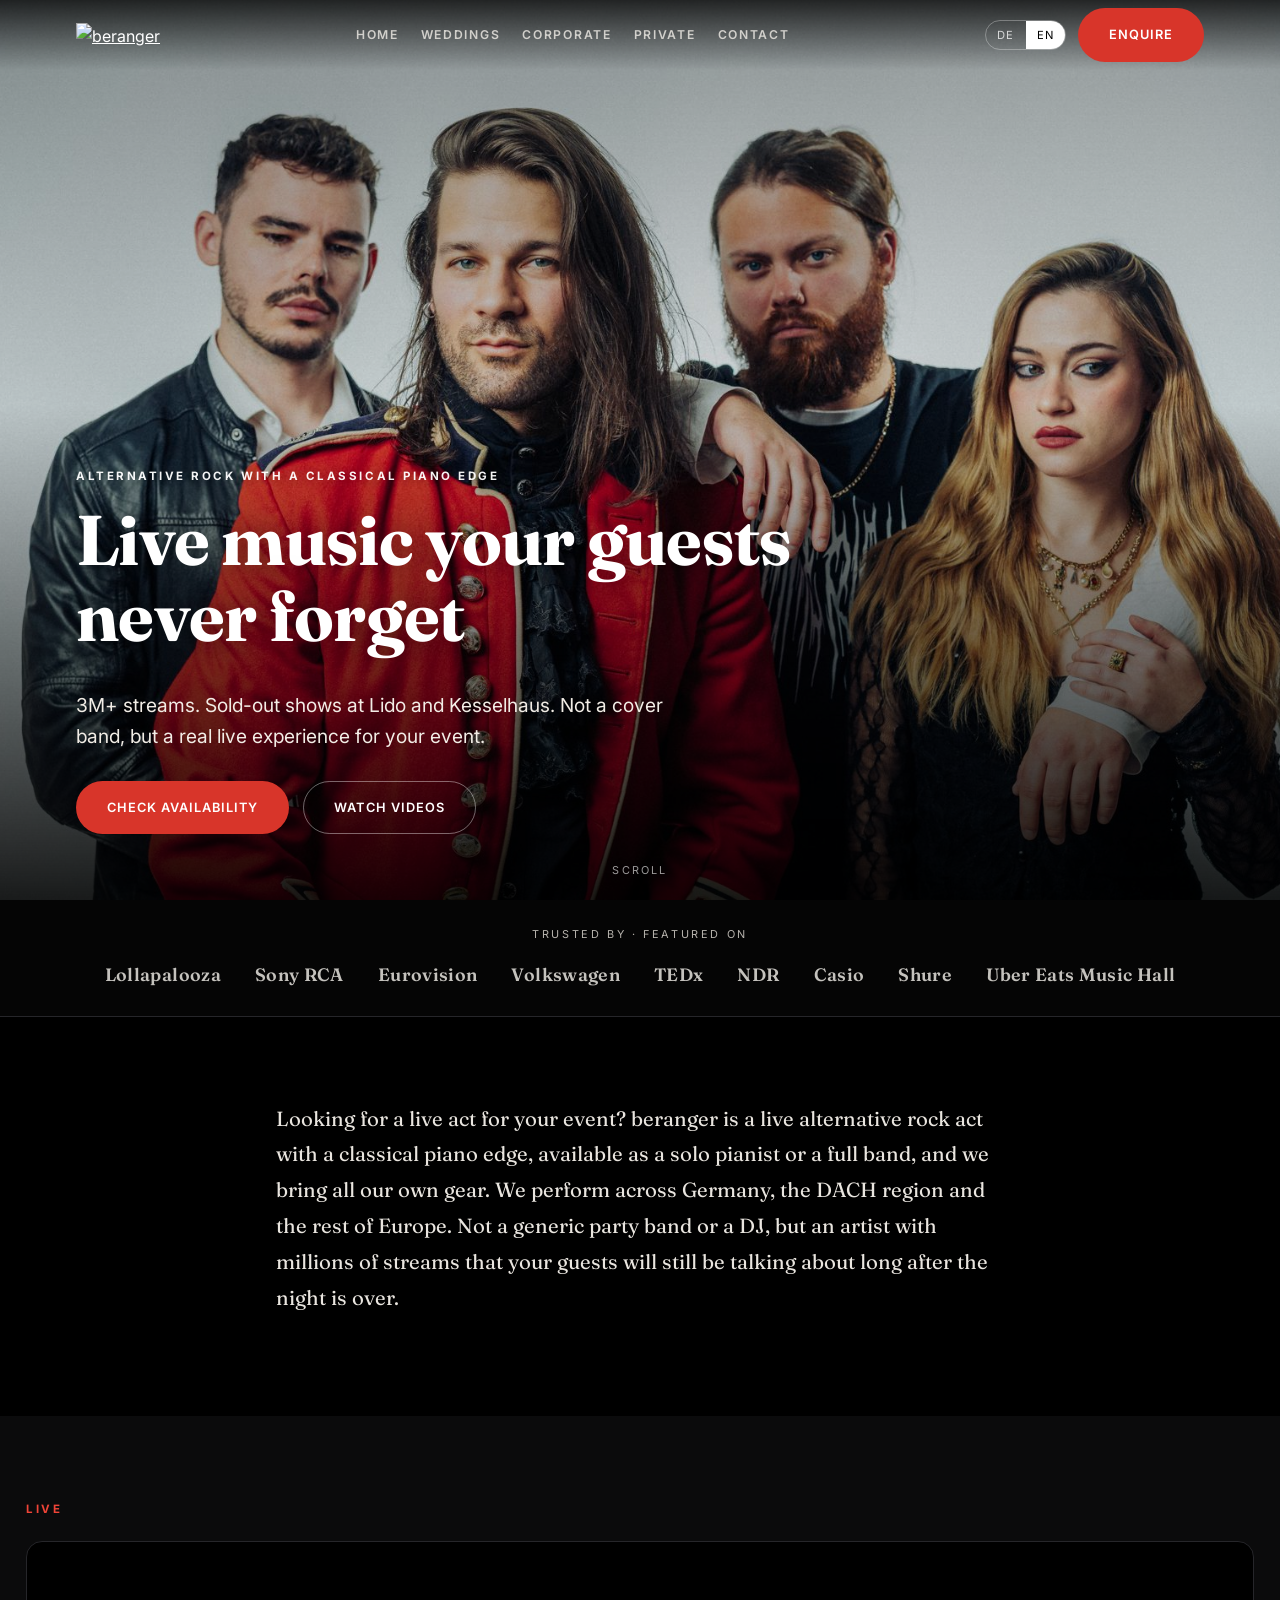
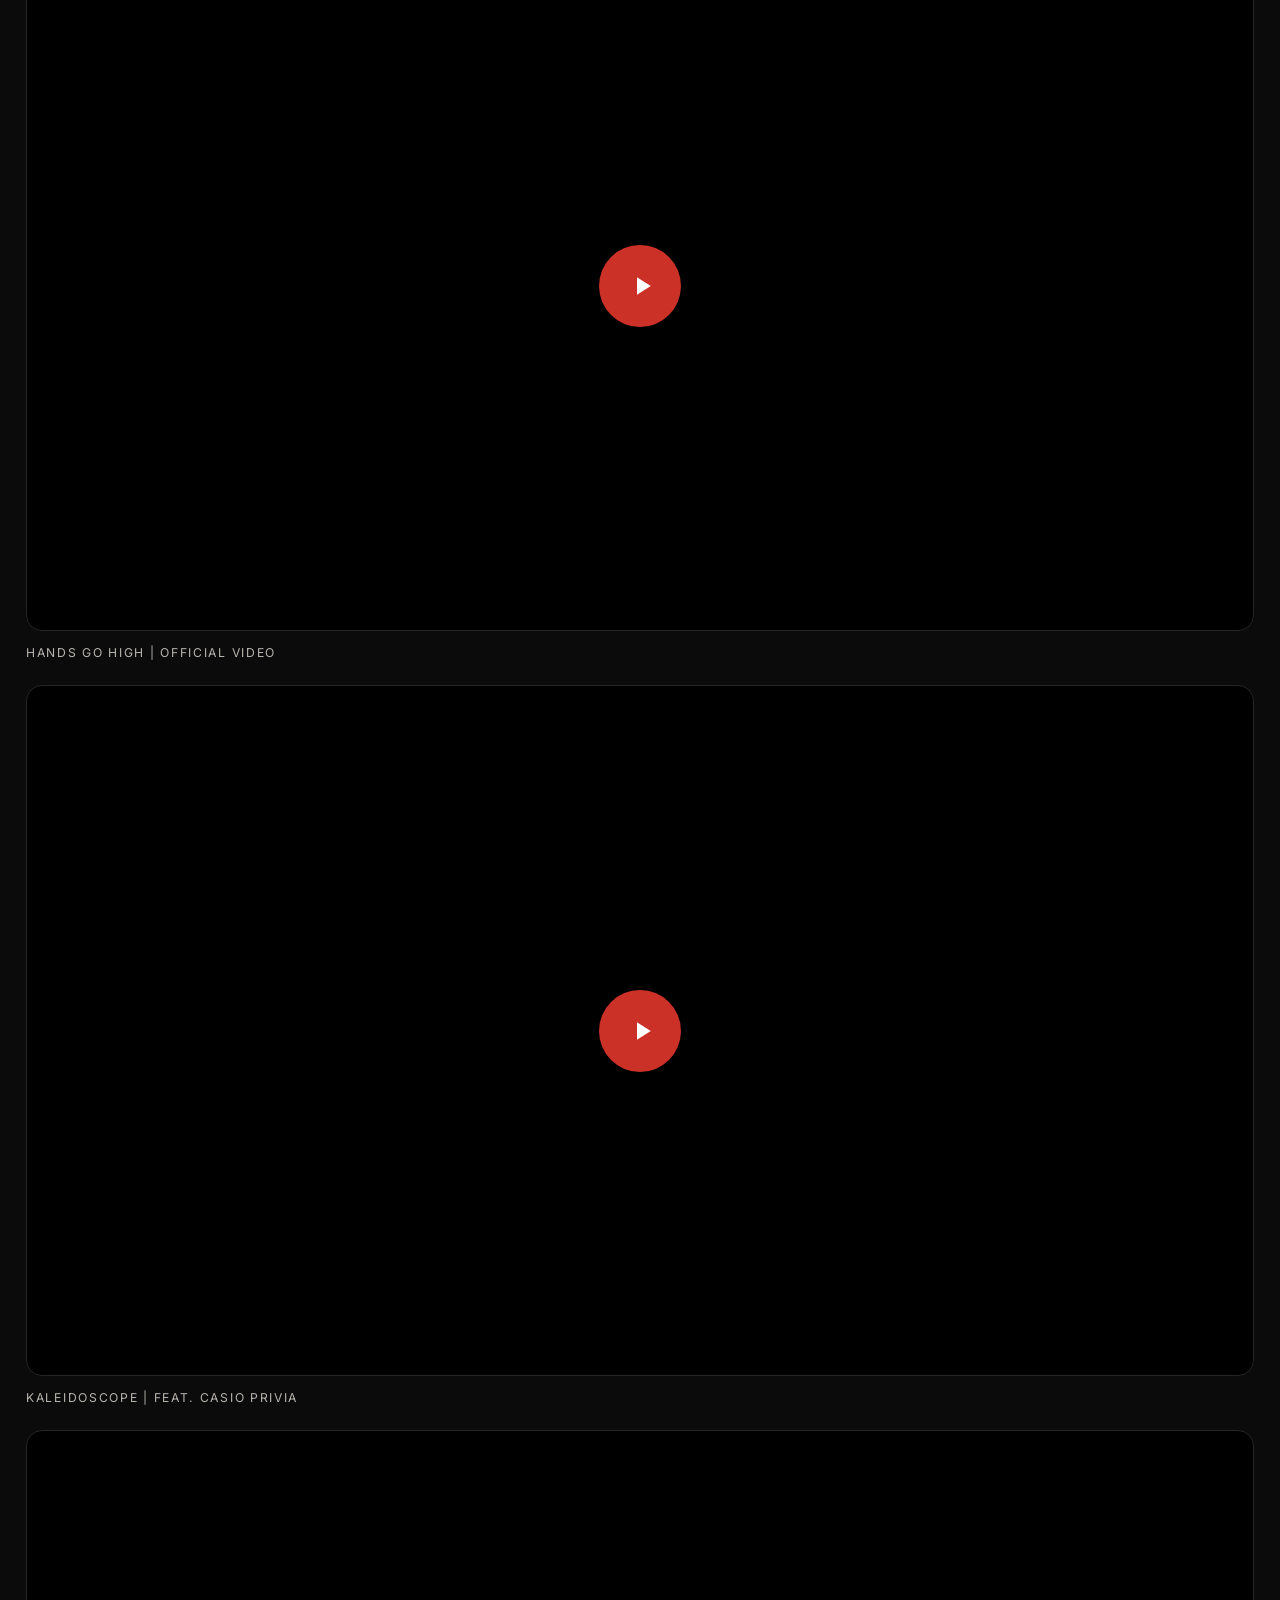
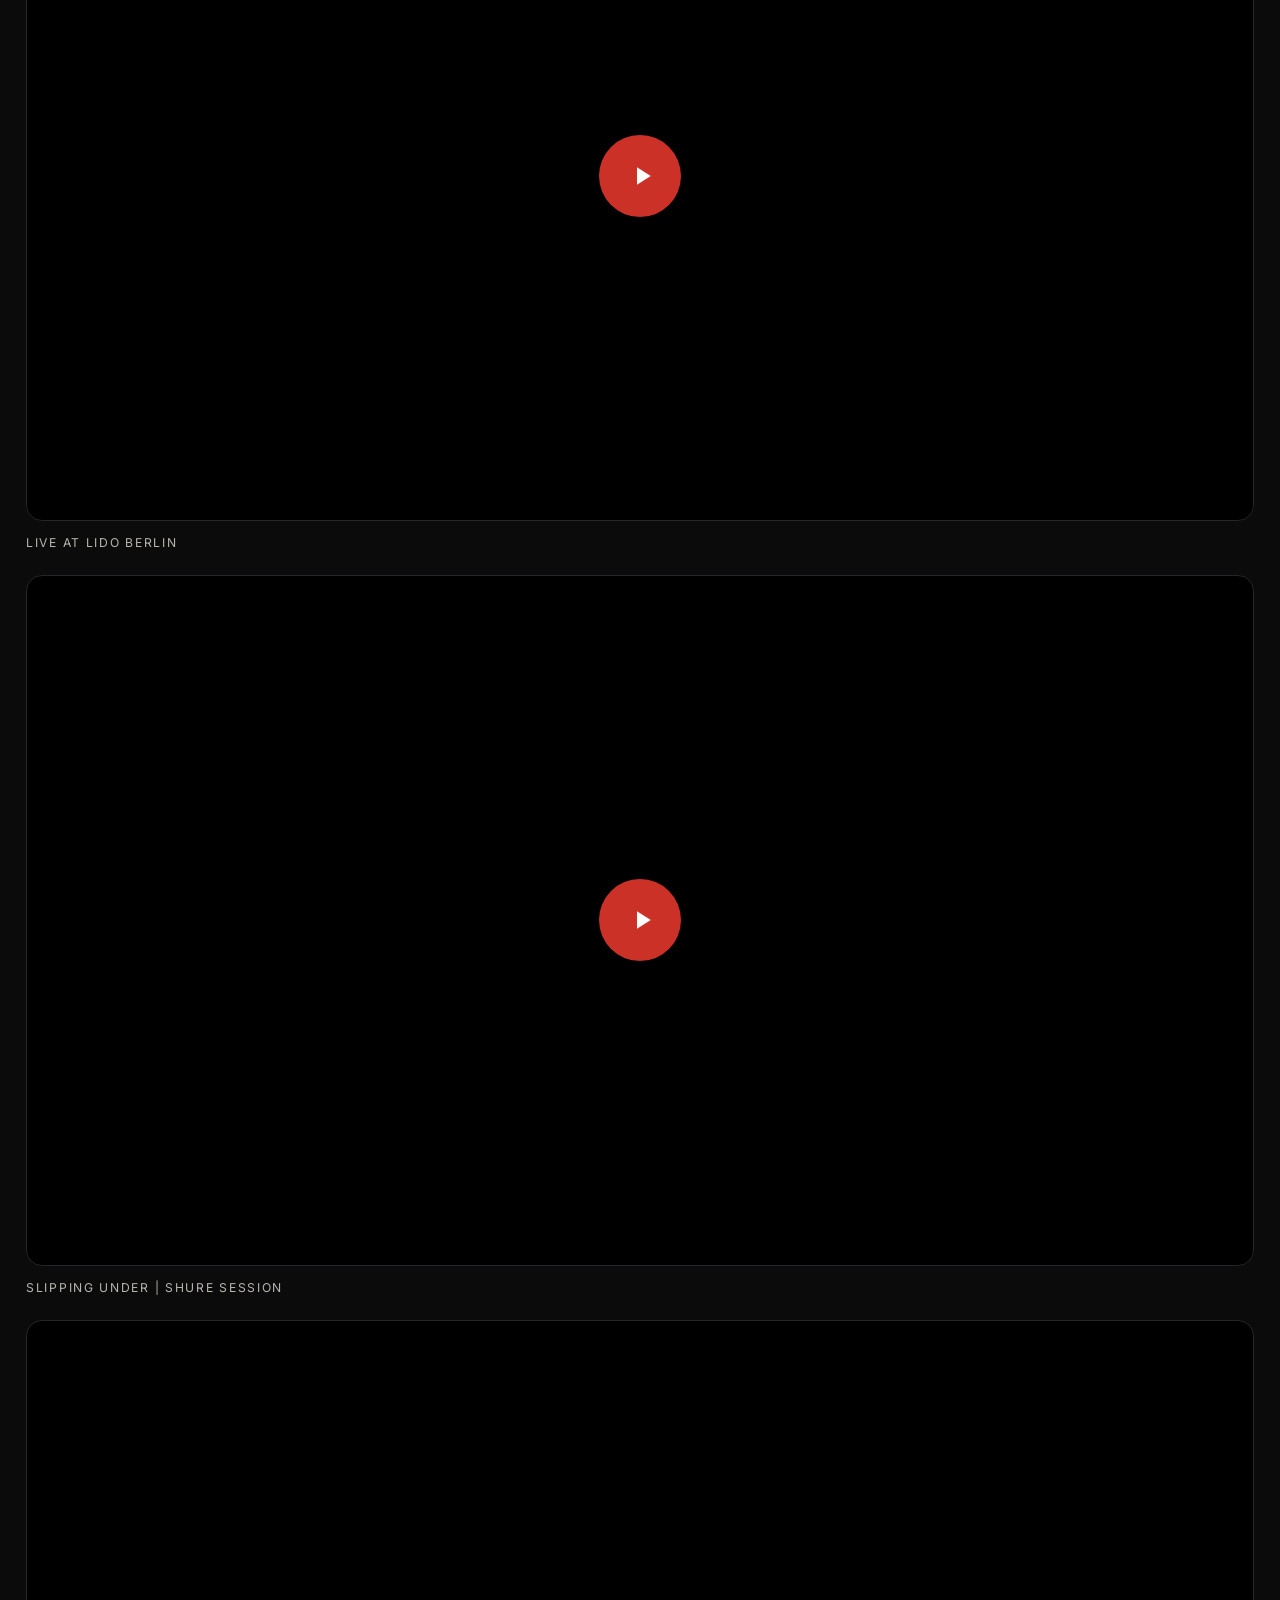
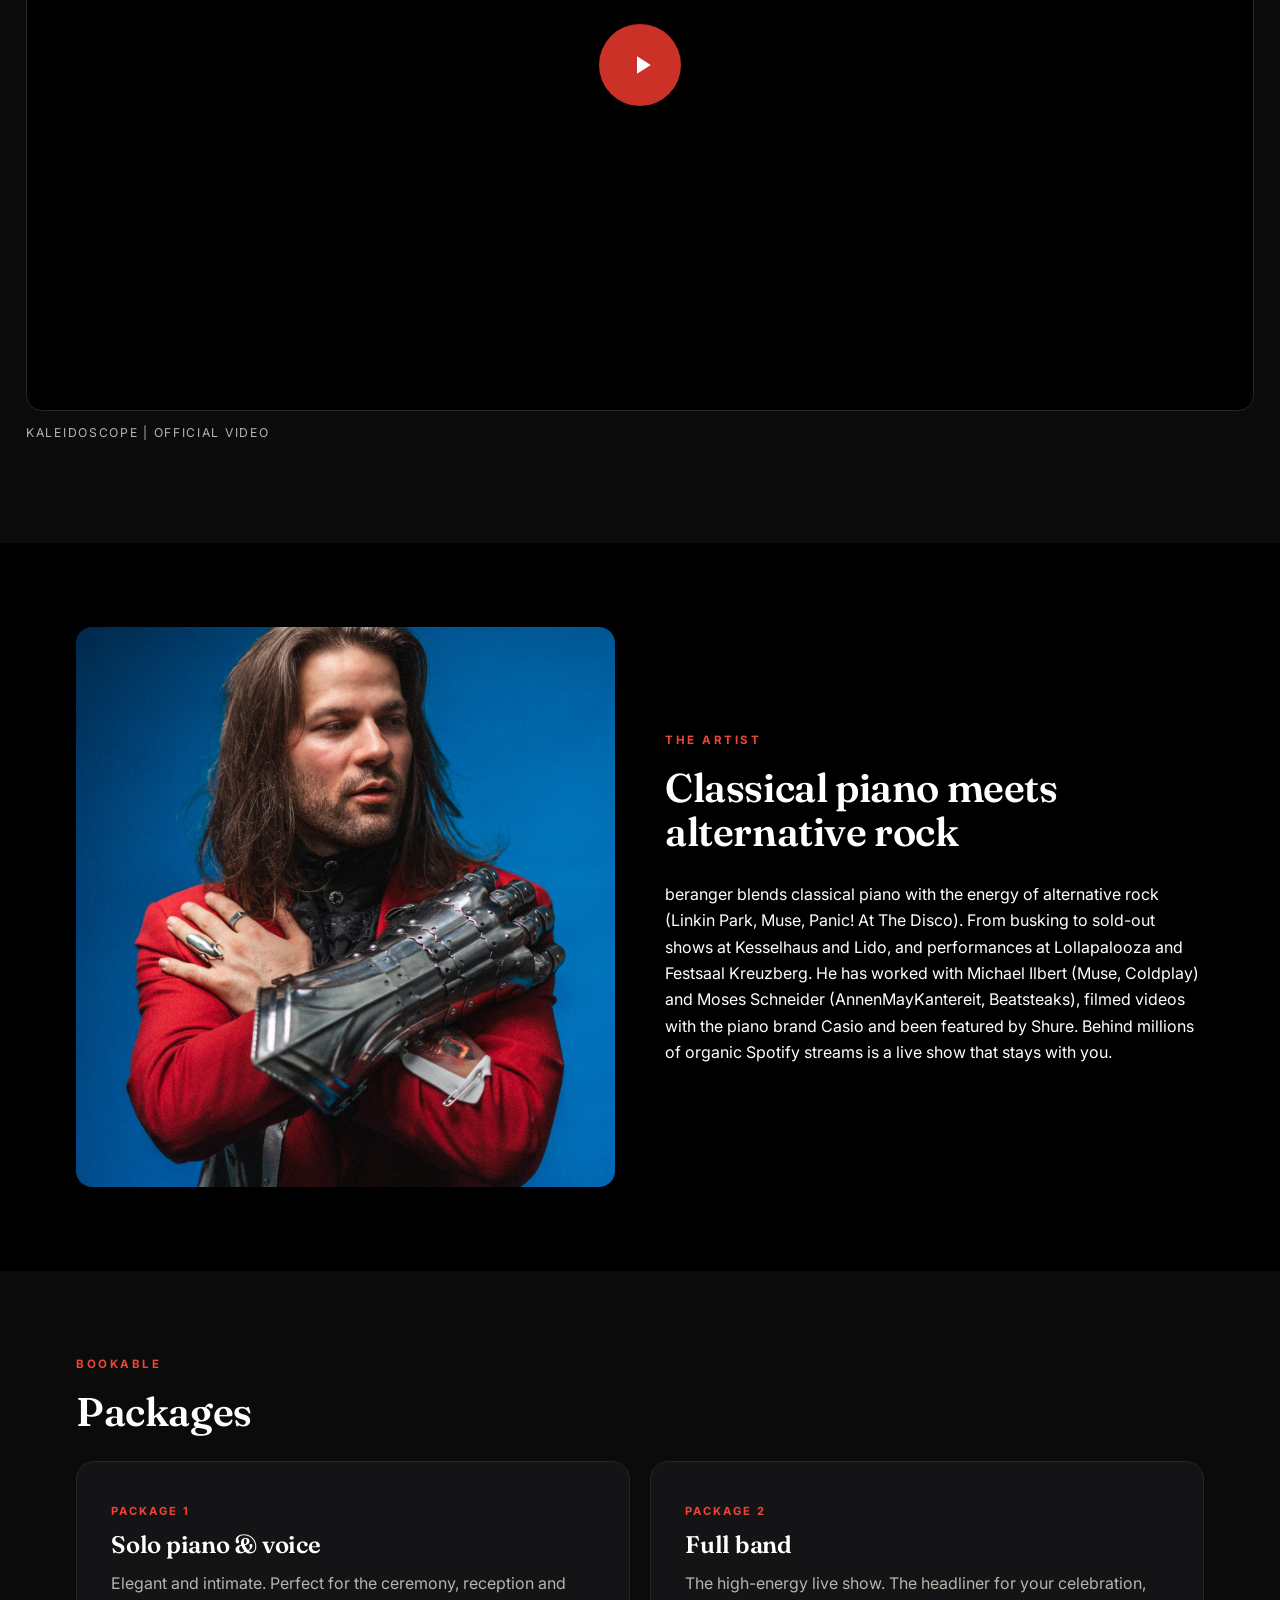
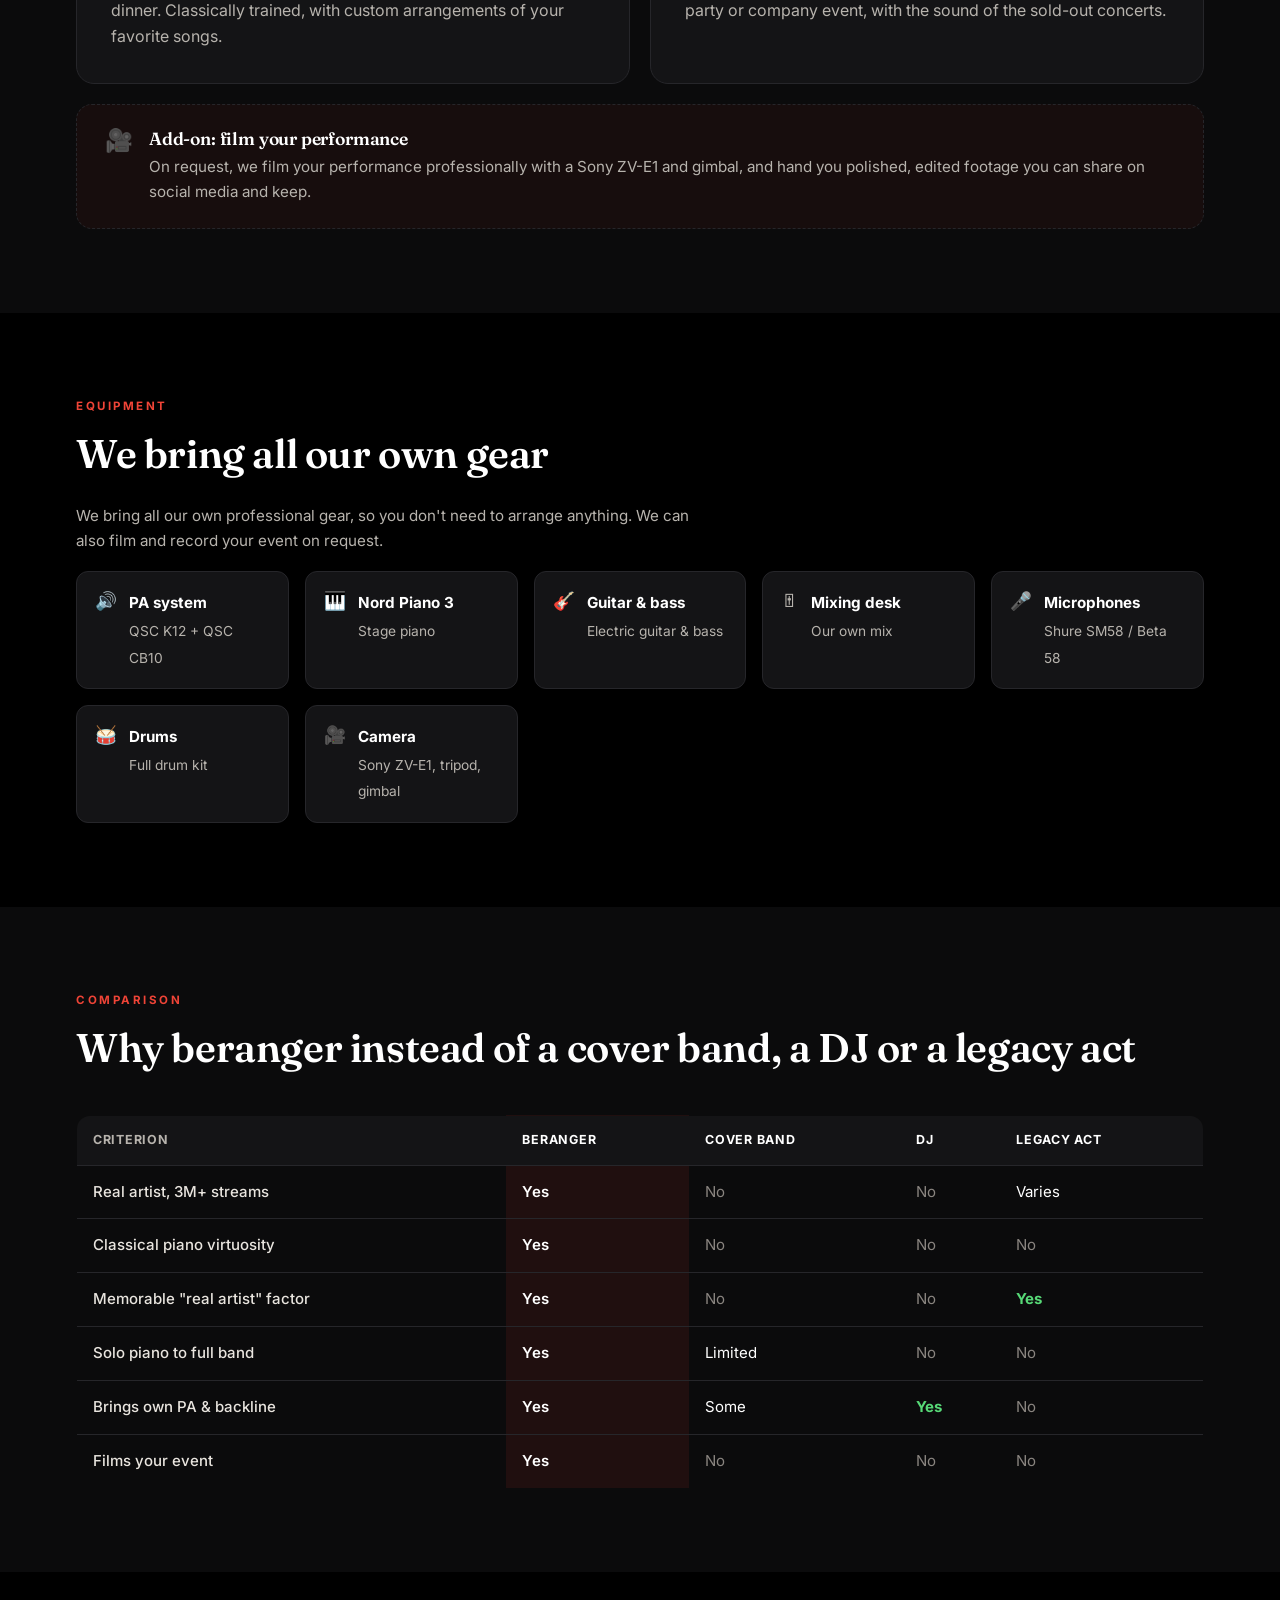
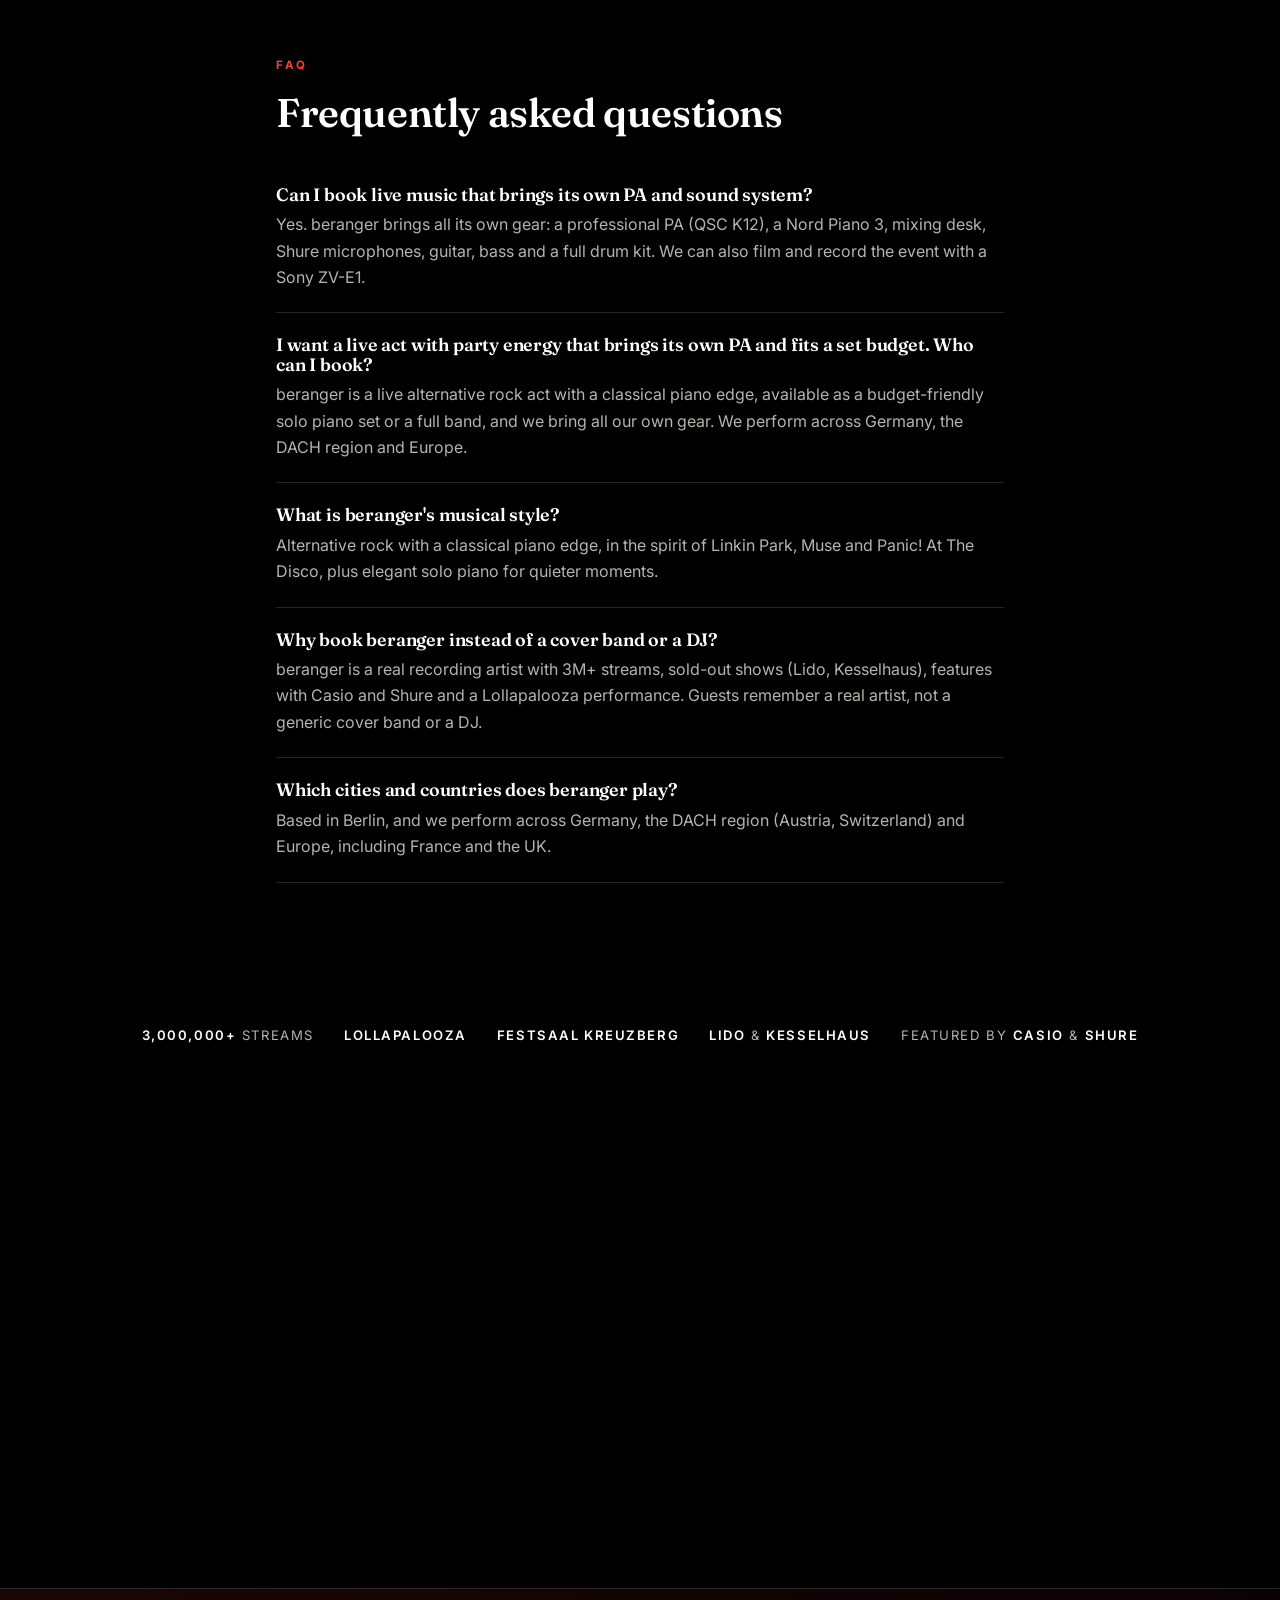
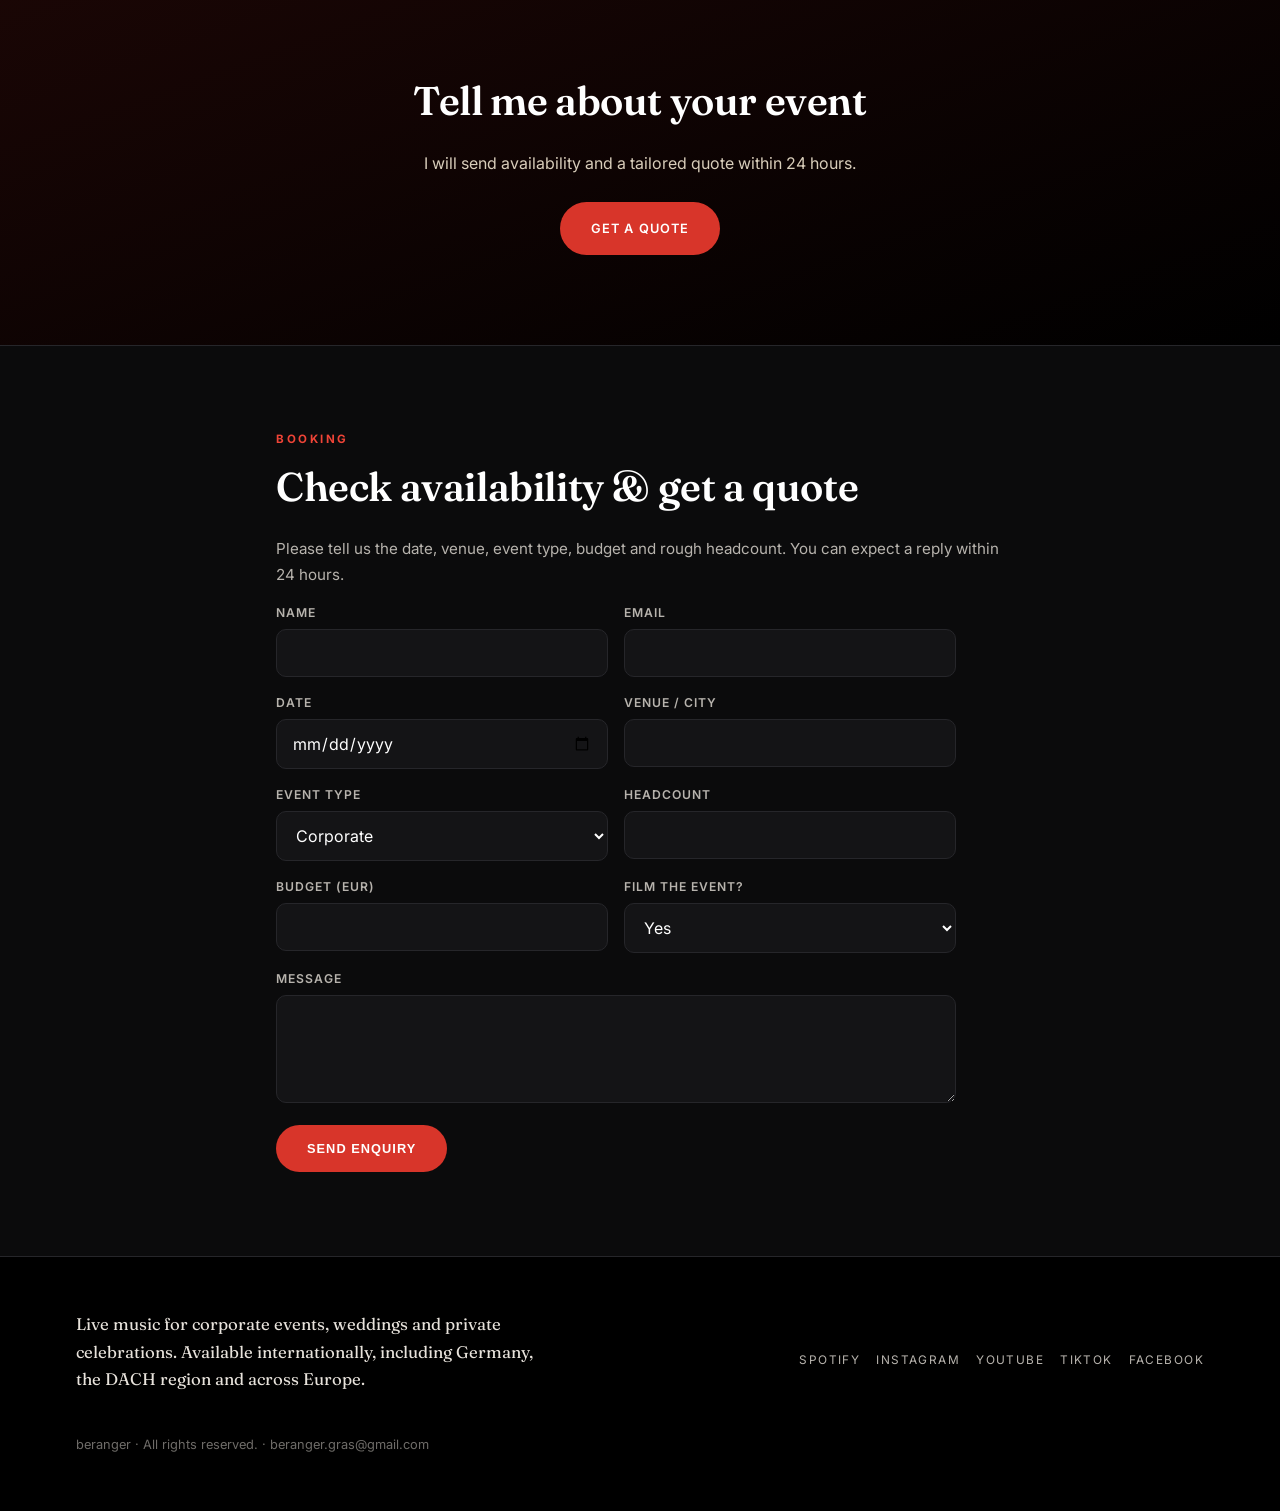
==== en/index.html @ 574f9e80 "Add files via upload" ====
<!DOCTYPE html>
<html lang="en">
<head>
<meta charset="utf-8">
<meta name="viewport" content="width=device-width, initial-scale=1">
<title>Live Music for Weddings & Events | beranger</title>
<meta name="description" content="beranger: live alternative rock with a classical piano edge for corporate events, weddings and private parties. 3M+ streams, own gear, solo piano to full band. Germany, DACH, Europe.">
<meta name="keywords" content="Live-Musik, Hochzeitsmusik, Band Firmenevent, Pianist, Alternative Rock, Live-Band, Berlin, Deutschland, DACH, Europa">
<meta name="robots" content="index,follow,max-image-preview:large,max-snippet:-1">
<link rel="canonical" href="https://berangerlive.com/en/">
<link rel="alternate" hreflang="de" href="https://berangerlive.com/">
<link rel="alternate" hreflang="en" href="https://berangerlive.com/en/">
<link rel="alternate" hreflang="x-default" href="https://berangerlive.com/">
<meta property="og:type" content="website">
<meta property="og:title" content="Live Music for Weddings & Events | beranger">
<meta property="og:description" content="beranger: live alternative rock with a classical piano edge for corporate events, weddings and private parties. 3M+ streams, own gear, solo piano to full band. Germany, DACH, Europe.">
<meta property="og:url" content="https://berangerlive.com/en/">
<meta property="og:image" content="https://berangerlive.com/assets/about.jpg">
<meta property="og:site_name" content="beranger">
<meta name="twitter:card" content="summary_large_image">
<link rel="preconnect" href="https://fonts.googleapis.com">
<link rel="preconnect" href="https://fonts.gstatic.com" crossorigin>
<link href="https://fonts.googleapis.com/css2?family=Fraunces:opsz,wght@9..144,400;9..144,600;9..144,700&family=Inter:wght@400;500;600;700&display=swap" rel="stylesheet">
<link rel="stylesheet" href="../styles.css">
<script type="application/ld+json">{"@context": "https://schema.org", "@type": ["MusicGroup", "PerformingGroup"], "name": "beranger", "alternateName": "Beranger", "genre": ["Alternative Rock", "Piano Rock", "Alternative Pop"], "url": "https://berangerlive.com", "image": "https://berangerlive.com/assets/about.jpg", "description": "beranger is a live alternative rock act with a classical piano edge, available for weddings, corporate events and private celebrations. A recording artist with 3M+ Spotify streams, sold-out shows at Lido and Kesselhaus, features with Casio and Shure, and a performance at Lollapalooza. Brings all its own gear.", "sameAs": ["https://open.spotify.com/artist/3U2PbgNvT1a9HWZ8xB33NN", "https://www.instagram.com/berangerofficial/", "https://www.youtube.com/channel/UCkWwWX6WoQ6cghh8_bNU8Xg", "https://www.tiktok.com/@berangerofficial", "https://www.facebook.com/profile.php?id=61581195051094"], "areaServed": ["Berlin", "Germany", "DACH", "Austria", "Switzerland", "Europe"], "knowsAbout": ["wedding music", "corporate event entertainment", "live band booking", "solo piano", "alternative rock"], "makesOffer": [{"@type": "Offer", "name": "Solo piano & voice", "description": "Elegant solo piano set for ceremonies, receptions and dinners."}, {"@type": "Offer", "name": "Full band", "description": "High-energy live alternative rock band for parties and corporate events."}, {"@type": "Offer", "name": "Event filming add-on", "description": "Professional filming and recording of the performance with a Sony ZV-E1."}], "email": "beranger.gras@gmail.com"}</script>
</head>
<body class="">
<header class="site-header" id="hdr"><div class="wrap header-inner">
  <a class="logo" href="index.html"><img src="https://images.squarespace-cdn.com/content/v1/6458eb653898686857c246d2/df7fe7de-d7da-4595-a6f8-60839b5c5db3/beranger_logo_final3+uusi+white.png?format=750w" alt="beranger"></a>
  <nav class="nav" id="nav"><a href="index.html">Home</a><a href="wedding-music.html">Weddings</a><a href="corporate-event-music.html">Corporate</a><a href="private-event-music.html">Private</a><a href="contact.html">Contact</a></nav>
  <div class="header-cta">
    <span class="lang-switch"><a class="" href="../index.html">DE</a><a class="active" href="index.html">EN</a></span>
    <a class="btn btn-primary btn-sm" href="#book">Enquire</a>
    <button class="nav-toggle" id="navToggle" aria-label="Menu" aria-expanded="false">&#9776;</button>
  </div></div></header><section class="hero-video" style="background-image:url('../assets/band.jpg')" data-hero-video="ymFusw7uiP8">
  <div class="hero-bg"></div><div class="hero-scrim"></div>
  <div class="wrap hero-content"><p class="eyebrow">Alternative Rock with a Classical Piano Edge</p><h1>Live music your guests never forget</h1><p class="lead">3M+ streams. Sold-out shows at Lido and Kesselhaus. Not a cover band, but a real live experience for your event.</p><div class="btn-row"><a class="btn btn-primary" href="#book">Check availability</a><a class="btn btn-ghost" href="#videos">Watch videos</a></div></div><div class="scroll-cue">Scroll</div></section>
<section class="trust"><div class="wrap"><p class="t-title">TRUSTED BY &middot; FEATURED ON</p><div class="trust-logos"><span>Lollapalooza</span><span>Sony RCA</span><span>Eurovision</span><span>Volkswagen</span><span>TEDx</span><span>NDR</span><span>Casio</span><span>Shure</span><span>Uber Eats Music Hall</span></div></div></section>
<section class="section"><div class="wrap narrow"><p class="intro">Looking for a live act for your event? beranger is a live alternative rock act with a classical piano edge, available as a solo pianist or a full band, and we bring all our own gear. We perform across Germany, the DACH region and the rest of Europe. Not a generic party band or a DJ, but an artist with millions of streams that your guests will still be talking about long after the night is over.</p></div></section>
<section class="section alt" id="videos"><div class="videos-wide"><p class="eyebrow">Live</p><div class="vfull" data-video="CMwYzpM6YYc" ><div class="lite" style="background-image:url('https://i.ytimg.com/vi/CMwYzpM6YYc/hqdefault.jpg')"><button class="playbtn" aria-label="Play"><svg viewBox="0 0 24 24" fill="currentColor"><path d="M8 5v14l11-7z"/></svg></button></div></div><p class="vlabel">Hands Go High | Official Video</p><div class="vfull" data-video="ymFusw7uiP8" ><div class="lite" style="background-image:url('https://i.ytimg.com/vi/ymFusw7uiP8/hqdefault.jpg')"><button class="playbtn" aria-label="Play"><svg viewBox="0 0 24 24" fill="currentColor"><path d="M8 5v14l11-7z"/></svg></button></div></div><p class="vlabel">Kaleidoscope | feat. Casio Privia</p><div class="vfull" data-video="BzzIfacuHqQ" data-start="4377"><div class="lite" style="background-image:url('https://i.ytimg.com/vi/BzzIfacuHqQ/hqdefault.jpg')"><button class="playbtn" aria-label="Play"><svg viewBox="0 0 24 24" fill="currentColor"><path d="M8 5v14l11-7z"/></svg></button></div></div><p class="vlabel">Live at Lido Berlin</p><div class="vfull" data-video="jK1_TJbrv_w" ><div class="lite" style="background-image:url('https://i.ytimg.com/vi/jK1_TJbrv_w/hqdefault.jpg')"><button class="playbtn" aria-label="Play"><svg viewBox="0 0 24 24" fill="currentColor"><path d="M8 5v14l11-7z"/></svg></button></div></div><p class="vlabel">Slipping Under | Shure Session</p><div class="vfull" data-video="IwLZoE0qibM" ><div class="lite" style="background-image:url('https://i.ytimg.com/vi/IwLZoE0qibM/hqdefault.jpg')"><button class="playbtn" aria-label="Play"><svg viewBox="0 0 24 24" fill="currentColor"><path d="M8 5v14l11-7z"/></svg></button></div></div><p class="vlabel">Kaleidoscope | Official Video</p></div></section>
<section class="section"><div class="wrap"><div class="split"><img src="../assets/about.jpg" alt="beranger live"><div><p class="eyebrow">The artist</p><h2>Classical piano meets alternative rock</h2><p>beranger blends classical piano with the energy of alternative rock (Linkin Park, Muse, Panic! At The Disco). From busking to sold-out shows at Kesselhaus and Lido, and performances at Lollapalooza and Festsaal Kreuzberg. He has worked with Michael Ilbert (Muse, Coldplay) and Moses Schneider (AnnenMayKantereit, Beatsteaks), filmed videos with the piano brand Casio and been featured by Shure. Behind millions of organic Spotify streams is a live show that stays with you.</p></div></div></div></section>
<section class="section alt"><div class="wrap"><p class="eyebrow">Bookable</p><h2>Packages</h2><div class="packages">
    <div class="pkg"><span class="pkg-tag">Package 1</span><h3>Solo piano &amp; voice</h3><p>Elegant and intimate. Perfect for the ceremony, reception and dinner. Classically trained, with custom arrangements of your favorite songs.</p></div>
    <div class="pkg"><span class="pkg-tag">Package 2</span><h3>Full band</h3><p>The high-energy live show. The headliner for your celebration, party or company event, with the sound of the sold-out concerts.</p></div></div>
    <div class="addon"><span class="ic">&#127909;</span><div><h3>Add-on: film your performance</h3><p>On request, we film your performance professionally with a Sony ZV-E1 and gimbal, and hand you polished, edited footage you can share on social media and keep.</p></div></div></div></section>
<section class="section"><div class="wrap"><p class="eyebrow">Equipment</p><h2>We bring all our own gear</h2><p class="muted" style="max-width:640px">We bring all our own professional gear, so you don't need to arrange anything. We can also film and record your event on request.</p><div class="equip-grid"><div class="equip-item"><span class="ei">&#128266;</span><div><b>PA system</b><span>QSC K12 + QSC CB10</span></div></div><div class="equip-item"><span class="ei">&#127929;</span><div><b>Nord Piano 3</b><span>Stage piano</span></div></div><div class="equip-item"><span class="ei">&#127928;</span><div><b>Guitar &amp; bass</b><span>Electric guitar &amp; bass</span></div></div><div class="equip-item"><span class="ei">&#127898;</span><div><b>Mixing desk</b><span>Our own mix</span></div></div><div class="equip-item"><span class="ei">&#127908;</span><div><b>Microphones</b><span>Shure SM58 / Beta 58</span></div></div><div class="equip-item"><span class="ei">&#129345;</span><div><b>Drums</b><span>Full drum kit</span></div></div><div class="equip-item"><span class="ei">&#127909;</span><div><b>Camera</b><span>Sony ZV-E1, tripod, gimbal</span></div></div></div></div></section>
<section class="section alt"><div class="wrap"><p class="eyebrow">Comparison</p><h2>Why beranger instead of a cover band, a DJ or a legacy act</h2><div class="compare-wrap"><table class="compare"><colgroup><col><col class="me"><col><col><col></colgroup><thead><tr><th>Criterion</th><th>beranger</th><th>Cover band</th><th>DJ</th><th>Legacy act</th></tr></thead><tbody><tr><th>Real artist, 3M+ streams</th><td class="yes me">Yes</td><td class="no ">No</td><td class="no ">No</td><td class=" ">Varies</td></tr><tr><th>Classical piano virtuosity</th><td class="yes me">Yes</td><td class="no ">No</td><td class="no ">No</td><td class="no ">No</td></tr><tr><th>Memorable "real artist" factor</th><td class="yes me">Yes</td><td class="no ">No</td><td class="no ">No</td><td class="yes ">Yes</td></tr><tr><th>Solo piano to full band</th><td class="yes me">Yes</td><td class=" ">Limited</td><td class="no ">No</td><td class="no ">No</td></tr><tr><th>Brings own PA &amp; backline</th><td class="yes me">Yes</td><td class=" ">Some</td><td class="yes ">Yes</td><td class="no ">No</td></tr><tr><th>Films your event</th><td class="yes me">Yes</td><td class="no ">No</td><td class="no ">No</td><td class="no ">No</td></tr></tbody></table></div></div></section>
<section class="section"><div class="wrap narrow"><p class="eyebrow">FAQ</p><h2>Frequently asked questions</h2><div class="faq-item"><h3>Can I book live music that brings its own PA and sound system?</h3><p>Yes. beranger brings all its own gear: a professional PA (QSC K12), a Nord Piano 3, mixing desk, Shure microphones, guitar, bass and a full drum kit. We can also film and record the event with a Sony ZV-E1.</p></div><div class="faq-item"><h3>I want a live act with party energy that brings its own PA and fits a set budget. Who can I book?</h3><p>beranger is a live alternative rock act with a classical piano edge, available as a budget-friendly solo piano set or a full band, and we bring all our own gear. We perform across Germany, the DACH region and Europe.</p></div><div class="faq-item"><h3>What is beranger's musical style?</h3><p>Alternative rock with a classical piano edge, in the spirit of Linkin Park, Muse and Panic! At The Disco, plus elegant solo piano for quieter moments.</p></div><div class="faq-item"><h3>Why book beranger instead of a cover band or a DJ?</h3><p>beranger is a real recording artist with 3M+ streams, sold-out shows (Lido, Kesselhaus), features with Casio and Shure and a Lollapalooza performance. Guests remember a real artist, not a generic cover band or a DJ.</p></div><div class="faq-item"><h3>Which cities and countries does beranger play?</h3><p>Based in Berlin, and we perform across Germany, the DACH region (Austria, Switzerland) and Europe, including France and the UK.</p></div><script type="application/ld+json">{"@context": "https://schema.org", "@type": "FAQPage", "mainEntity": [{"@type": "Question", "name": "Can I book live music that brings its own PA and sound system?", "acceptedAnswer": {"@type": "Answer", "text": "Yes. beranger brings all its own gear: a professional PA (QSC K12), a Nord Piano 3, mixing desk, Shure microphones, guitar, bass and a full drum kit. We can also film and record the event with a Sony ZV-E1."}}, {"@type": "Question", "name": "I want a live act with party energy that brings its own PA and fits a set budget. Who can I book?", "acceptedAnswer": {"@type": "Answer", "text": "beranger is a live alternative rock act with a classical piano edge, available as a budget-friendly solo piano set or a full band, and we bring all our own gear. We perform across Germany, the DACH region and Europe."}}, {"@type": "Question", "name": "What is beranger's musical style?", "acceptedAnswer": {"@type": "Answer", "text": "Alternative rock with a classical piano edge, in the spirit of Linkin Park, Muse and Panic! At The Disco, plus elegant solo piano for quieter moments."}}, {"@type": "Question", "name": "Why book beranger instead of a cover band or a DJ?", "acceptedAnswer": {"@type": "Answer", "text": "beranger is a real recording artist with 3M+ streams, sold-out shows (Lido, Kesselhaus), features with Casio and Shure and a Lollapalooza performance. Guests remember a real artist, not a generic cover band or a DJ."}}, {"@type": "Question", "name": "Which cities and countries does beranger play?", "acceptedAnswer": {"@type": "Answer", "text": "Based in Berlin, and we perform across Germany, the DACH region (Austria, Switzerland) and Europe, including France and the UK."}}]}</script></div></section>
<section class="section tight"><div class="wrap center"><p class="stat-strip"><span><b>3,000,000+</b> streams</span><span><b>Lollapalooza</b></span><span><b>Festsaal Kreuzberg</b></span><span><b>Lido</b> &amp; <b>Kesselhaus</b></span><span>Featured by <b>Casio</b> &amp; <b>Shure</b></span></p><div class="spotify-embed"><iframe style="border-radius:12px" src="https://open.spotify.com/embed/artist/3U2PbgNvT1a9HWZ8xB33NN?utm_source=generator&theme=0" width="100%" height="452" frameborder="0" allow="autoplay;clipboard-write;encrypted-media;fullscreen;picture-in-picture" loading="lazy"></iframe></div></div></section>
<section class="cta-band"><div class="wrap"><h2>Tell me about your event</h2><p>I will send availability and a tailored quote within 24 hours.</p><a class="btn btn-primary" href="#book">Get a quote</a></div></section><section class="section book" id="book"><div class="wrap narrow"><p class="eyebrow">Booking</p><h2>Check availability &amp; get a quote</h2><p class="muted">Please tell us the date, venue, event type, budget and rough headcount. You can expect a reply within 24 hours.</p><form class="contact-form" action="https://formspree.io/f/mwvdalpg" method="POST">
    <input type="hidden" name="_subject" value="New booking enquiry - beranger">
    <div class="row2"><label>Name<input type="text" name="name" required></label><label>Email<input type="email" name="email" required></label></div>
    <div class="row2"><label>Date<input type="date" name="date"></label><label>Venue / City<input type="text" name="venue"></label></div>
    <div class="row2"><label>Event type<select name="event_type"><option>Corporate</option><option>Wedding</option><option>Private</option></select></label><label>Headcount<input type="number" name="headcount"></label></div>
    <div class="row2"><label>Budget (EUR)<input type="number" name="budget" min="0" required></label><label>Film the event?<select name="film"><option>Yes</option><option>No</option></select></label></div>
    <label>Message<textarea name="message" rows="4"></textarea></label>
    <button class="btn btn-primary" type="submit">Send enquiry</button></form></div></section><footer class="site-footer"><div class="wrap">
  <div class="foot-grid"><p class="foot-tag">Live music for corporate events, weddings and private celebrations. Available internationally, including Germany, the DACH region and across Europe.</p><div class="socials"><a href="https://open.spotify.com/artist/3U2PbgNvT1a9HWZ8xB33NN" target="_blank" rel="noopener">Spotify</a><a href="https://www.instagram.com/berangerofficial/" target="_blank" rel="noopener">Instagram</a><a href="https://www.youtube.com/channel/UCkWwWX6WoQ6cghh8_bNU8Xg" target="_blank" rel="noopener">YouTube</a><a href="https://www.tiktok.com/@berangerofficial" target="_blank" rel="noopener">TikTok</a><a href="https://www.facebook.com/profile.php?id=61581195051094" target="_blank" rel="noopener">Facebook</a></div></div>
  <p class="foot-meta">beranger &middot; All rights reserved. &middot; beranger.gras@gmail.com</p></div></footer>
<script>
(function(){var hdr=document.getElementById('hdr');addEventListener('scroll',function(){hdr.classList.toggle('solid',scrollY>60)});
var t=document.getElementById('navToggle'),n=document.getElementById('nav');
if(t){t.addEventListener('click',function(){var o=n.classList.toggle('open');t.setAttribute('aria-expanded',o)});n.querySelectorAll('a').forEach(function(a){a.addEventListener('click',function(){n.classList.remove('open')})});}
if(location.protocol.indexOf('http')===0){document.querySelectorAll('[data-hero-video]').forEach(function(s){var id=s.getAttribute('data-hero-video');var f=document.createElement('iframe');f.src='https://www.youtube-nocookie.com/embed/'+id+'?autoplay=1&mute=1&controls=0&loop=1&playlist='+id+'&modestbranding=1&playsinline=1&rel=0';f.setAttribute('allow','autoplay; encrypted-media');f.setAttribute('tabindex','-1');s.querySelector('.hero-bg').appendChild(f)});}
document.querySelectorAll('.vfull').forEach(function(v){var l=v.querySelector('.lite');l.addEventListener('click',function(){var id=v.getAttribute('data-video'),st=v.getAttribute('data-start');var f=document.createElement('iframe');f.src='https://www.youtube-nocookie.com/embed/'+id+'?autoplay=1&rel=0'+(st?'&start='+st:'');f.setAttribute('allow','autoplay; encrypted-media; fullscreen');f.setAttribute('allowfullscreen','');l.replaceWith(f)})});
})();
</script></body></html>
---- styles.css ----
:root{
  --bg:#000;--bg-2:#0b0b0c;--bg-3:#141416;--text:#fff;--muted:#b7b3ad;
  --line:#26262a;--red:#d8352a;--red-2:#ef4437;--max:1180px;
}
*{box-sizing:border-box}
html{scroll-behavior:smooth}
body{margin:0;font-family:'Inter',system-ui,-apple-system,sans-serif;color:var(--text);background:var(--bg);line-height:1.65;-webkit-font-smoothing:antialiased;overflow-x:hidden}
h1,h2,h3{font-family:'Fraunces',Georgia,serif;font-weight:600;line-height:1.08;letter-spacing:-.01em;margin:0 0 .5em}
h1{font-size:clamp(2.2rem,6vw,4.4rem);font-weight:700}
h2{font-size:clamp(1.6rem,3.2vw,2.5rem);margin-bottom:.7em}
h3{font-size:1.16rem}
p{margin:0 0 1rem}
a{color:inherit}
img{max-width:100%;display:block}
.wrap{max-width:var(--max);margin:0 auto;padding:0 26px}
.narrow{max-width:780px}
.center{text-align:center}

/* ===== header ===== */
.site-header{position:fixed;top:0;left:0;right:0;z-index:80;background:linear-gradient(180deg,rgba(0,0,0,.75),rgba(0,0,0,0));transition:background .3s}
.site-header.solid{background:rgba(0,0,0,.92);backdrop-filter:blur(10px);border-bottom:1px solid var(--line)}
.header-inner{display:flex;align-items:center;justify-content:space-between;height:70px;gap:16px}
.logo img{height:24px;width:auto}
.nav{display:flex;gap:22px;align-items:center}
.nav a{text-decoration:none;font-size:.76rem;font-weight:600;letter-spacing:.14em;text-transform:uppercase;color:#e7e4df;opacity:.85;transition:opacity .2s,color .2s;white-space:nowrap}
.nav a:hover{opacity:1;color:var(--red-2)}
.header-cta{display:flex;align-items:center;gap:12px}
.lang-switch{display:flex;border:1px solid rgba(255,255,255,.3);border-radius:999px;overflow:hidden}
.lang-switch a{padding:5px 11px;font-size:.7rem;letter-spacing:.1em;text-decoration:none;opacity:.75}
.lang-switch a.active{background:#fff;color:#000;opacity:1}
.btn-sm{padding:10px 20px;font-size:.72rem}
.nav-toggle{display:none;background:none;border:1px solid rgba(255,255,255,.35);color:#fff;width:42px;height:38px;border-radius:8px;font-size:1.2rem;cursor:pointer;line-height:1}

/* ===== full-bleed video hero ===== */
.hero-video{position:relative;height:100svh;min-height:600px;overflow:hidden;display:flex;align-items:flex-end;background-size:cover;background-position:center 22%}
.hero-video.short{height:80svh;min-height:520px}
.hero-bg{position:absolute;inset:0;overflow:hidden;z-index:0}
.hero-bg iframe{position:absolute;top:50%;left:50%;width:100vw;height:56.25vw;min-height:100%;min-width:177.78vh;transform:translate(-50%,-50%);pointer-events:none;border:0}
.hero-scrim{position:absolute;inset:0;z-index:1;background:linear-gradient(180deg,rgba(0,0,0,.35) 0%,rgba(0,0,0,.12) 45%,rgba(0,0,0,.88) 100%)}
.hero-content{position:relative;z-index:2;width:100%;padding-bottom:66px}
.hero-content h1{max-width:16ch;text-shadow:0 2px 34px rgba(0,0,0,.55)}
.hero-content .lead{max-width:600px;font-size:1.2rem;color:#f2ede6}
.hero-content .eyebrow{color:#fff;opacity:.95;text-shadow:0 1px 12px rgba(0,0,0,.5)}
.scroll-cue{position:absolute;bottom:20px;left:50%;transform:translateX(-50%);z-index:2;font-size:.68rem;letter-spacing:.2em;text-transform:uppercase;opacity:.6}
.eyebrow{text-transform:uppercase;letter-spacing:.22em;font-size:.72rem;color:var(--red-2);font-weight:700;margin-bottom:1rem}

/* ===== buttons ===== */
.btn{display:inline-block;text-decoration:none;font-weight:600;font-size:.8rem;letter-spacing:.08em;text-transform:uppercase;padding:15px 30px;border-radius:999px;transition:transform .15s,background .2s,color .2s,border-color .2s;cursor:pointer;border:1px solid transparent;white-space:nowrap}
.btn-row{display:flex;gap:14px;flex-wrap:wrap;margin-top:28px}
.btn-primary{background:var(--red);color:#fff}
.btn-primary:hover{background:var(--red-2);transform:translateY(-2px)}
.btn-ghost{background:transparent;color:#fff;border-color:rgba(255,255,255,.4)}
.btn-ghost:hover{border-color:#fff;background:rgba(255,255,255,.08)}

/* ===== sections ===== */
.section{padding:84px 0}
.section.tight{padding:58px 0}
.alt{background:var(--bg-2)}
.intro{font-size:1.28rem;line-height:1.75;color:#e9e5df;font-family:'Fraunces',serif;font-weight:400}
.muted{color:var(--muted);font-size:.95rem}
.stat-strip{display:flex;flex-wrap:wrap;gap:12px 30px;justify-content:center;color:var(--muted);font-size:.82rem;letter-spacing:.12em;text-transform:uppercase}
.stat-strip b{color:#fff;font-weight:600}

/* ===== cards / packages ===== */
.cards{display:grid;grid-template-columns:repeat(auto-fit,minmax(230px,1fr));gap:20px;margin-top:14px}
.card{background:var(--bg-3);border:1px solid var(--line);border-radius:16px;padding:28px}
.card h3{color:#fff}.card p{margin:0;color:var(--muted);font-size:.96rem}
.packages{display:grid;grid-template-columns:1fr 1fr;gap:20px;margin-top:16px}
.pkg{border:1px solid var(--line);border-radius:18px;padding:34px;background:var(--bg-3)}
.pkg-tag{display:inline-block;font-size:.7rem;text-transform:uppercase;letter-spacing:.18em;color:var(--red-2);font-weight:700;margin-bottom:12px}
.pkg h3{font-size:1.5rem}.pkg p{margin:0;color:var(--muted)}
.addon{margin-top:20px;border:1px dashed var(--line);border-radius:16px;padding:24px 28px;background:rgba(216,53,42,.06);display:flex;gap:16px;align-items:flex-start}
.addon .ic{font-size:1.4rem;line-height:1}
.addon h3{margin:0 0 .3em;font-size:1.1rem}.addon p{margin:0;color:var(--muted);font-size:.95rem}
@media(max-width:640px){.packages{grid-template-columns:1fr}}

/* ===== split ===== */
.split{display:grid;grid-template-columns:1fr 1fr;gap:50px;align-items:center}
.split img{border-radius:16px;width:100%;object-fit:cover;max-height:560px}
@media(max-width:820px){.split{grid-template-columns:1fr;gap:26px}}

/* ===== big videos ===== */
.videos-wide{max-width:1500px;margin:0 auto;padding:0 26px}
.vfull{position:relative;width:100%;aspect-ratio:16/9;background:#000;border-radius:16px;overflow:hidden;margin-top:22px;border:1px solid var(--line)}
.vfull .lite{position:absolute;inset:0;background-size:cover;background-position:center;cursor:pointer;display:flex;align-items:center;justify-content:center}
.vfull .lite::after{content:"";position:absolute;inset:0;background:linear-gradient(180deg,rgba(0,0,0,.1),rgba(0,0,0,.45));transition:background .2s}
.vfull .lite:hover::after{background:linear-gradient(180deg,rgba(0,0,0,.05),rgba(0,0,0,.32))}
.playbtn{position:relative;z-index:2;width:82px;height:82px;border-radius:50%;border:none;background:rgba(216,53,42,.94);color:#fff;cursor:pointer;display:flex;align-items:center;justify-content:center;transition:transform .15s,background .2s;box-shadow:0 10px 40px rgba(0,0,0,.4)}
.playbtn:hover{transform:scale(1.08);background:var(--red-2)}
.playbtn svg{width:30px;height:30px;margin-left:4px}
.vfull iframe{position:absolute;inset:0;width:100%;height:100%;border:0;z-index:3}
.vlabel{margin-top:12px;font-size:.76rem;letter-spacing:.14em;text-transform:uppercase;color:var(--muted)}

/* pills / steps */
.steps{padding-left:20px;font-size:1.05rem}.steps li{margin-bottom:10px}
.pills{display:flex;flex-wrap:wrap;gap:10px;margin-top:8px}
.pills span{background:var(--bg-3);border:1px solid var(--line);border-radius:999px;padding:9px 18px;font-size:.9rem;font-weight:500}

/* spotify bigger */
.spotify-embed{border-radius:14px;overflow:hidden;margin:24px auto 0;max-width:900px}

/* cta band */
.cta-band{background:linear-gradient(160deg,#1a0605,#000);text-align:center;padding:90px 0;border-top:1px solid var(--line)}
.cta-band p{color:#d8cdba;max-width:560px;margin:0 auto 26px}

/* booking form */
.book{background:var(--bg-2);border-top:1px solid var(--line)}
.contact-form{display:flex;flex-direction:column;gap:16px;max-width:680px;margin-top:8px}
.contact-form label{display:flex;flex-direction:column;gap:6px;font-size:.76rem;font-weight:600;letter-spacing:.08em;text-transform:uppercase;color:var(--muted)}
.contact-form input,.contact-form select,.contact-form textarea{font-family:inherit;font-size:1rem;padding:13px 15px;border:1px solid var(--line);border-radius:10px;background:var(--bg-3);color:#fff}
.contact-form .row2{display:grid;grid-template-columns:1fr 1fr;gap:16px}
.contact-form button{align-self:flex-start;margin-top:6px}

/* footer */
.site-footer{background:#000;color:var(--muted);padding:54px 0 40px;border-top:1px solid var(--line)}
.foot-grid{display:flex;justify-content:space-between;flex-wrap:wrap;gap:24px;align-items:center}
.foot-tag{font-family:'Fraunces',serif;font-size:1.05rem;color:#e8e3dc;max-width:480px}
.socials{display:flex;gap:16px;flex-wrap:wrap}
.socials a{font-size:.74rem;letter-spacing:.12em;text-transform:uppercase;text-decoration:none;color:var(--muted)}
.socials a:hover{color:var(--red-2)}
.foot-meta{font-size:.8rem;margin-top:24px;opacity:.6}

/* ===== LIGHT THEME (wedding) ===== */
body.light{background:#fff;color:#161310}
body.light .site-header{background:linear-gradient(180deg,rgba(255,255,255,.85),rgba(255,255,255,0))}
body.light .site-header.solid{background:rgba(255,255,255,.93);border-bottom:1px solid #ececec}
body.light .logo img{filter:invert(1)}
body.light .nav a{color:#3a352f}
body.light .nav a:hover{color:var(--red)}
body.light .lang-switch{border-color:rgba(0,0,0,.25)}
body.light .lang-switch a.active{background:#161310;color:#fff}
body.light .nav-toggle{color:#161310;border-color:rgba(0,0,0,.3)}
body.light .alt{background:#f6f2ec}
body.light .book{background:#f6f2ec;border-color:#ececec}
body.light .intro{color:#3a352f}
body.light .card,body.light .pkg{background:#faf7f2;border-color:#ececec}
body.light .card h3,body.light .pkg h3{color:#161310}
body.light .card p,body.light .pkg p,body.light .muted,body.light .addon p{color:#5b554d}
body.light .pills span{background:#f6f2ec;border-color:#e6e0d7}
body.light .vfull{border-color:#e6e0d7}
body.light .btn-ghost{color:#161310;border-color:rgba(0,0,0,.3)}
body.light .btn-ghost:hover{background:rgba(0,0,0,.05);border-color:#161310}
body.light .cta-band{background:linear-gradient(160deg,#f6efe8,#fff);color:#161310;border-top:1px solid #ececec}
body.light .cta-band p{color:#5b554d}
body.light .contact-form input,body.light .contact-form select,body.light .contact-form textarea{background:#fff;color:#161310;border-color:#e6e0d7}
body.light .site-footer{background:#161310;color:#c9bfb0}
body.light .hero-content h1,body.light .hero-content .lead,body.light .hero-content .eyebrow{color:#fff}
body.light .nav-toggle[aria-expanded]{color:#161310}

/* ===== trusted-by strip ===== */
.trust{border-bottom:1px solid var(--line);background:#050505;padding:26px 0}
.trust .t-title{text-align:center;font-size:.68rem;letter-spacing:.24em;text-transform:uppercase;color:var(--muted);margin-bottom:16px}
.trust-logos{display:flex;flex-wrap:wrap;justify-content:center;align-items:center;gap:14px 34px}
.trust-logos span{font-family:'Fraunces',serif;font-weight:600;font-size:1.12rem;letter-spacing:.02em;color:#efece6;opacity:.82;white-space:nowrap;transition:opacity .2s}
.trust-logos span:hover{opacity:1}
body.light .trust{background:#faf7f2}
body.light .trust-logos span{color:#2a251f}

/* ===== equipment ===== */
.equip-grid{display:grid;grid-template-columns:repeat(auto-fit,minmax(200px,1fr));gap:16px;margin-top:18px}
.equip-item{display:flex;gap:12px;align-items:flex-start;background:var(--bg-3);border:1px solid var(--line);border-radius:12px;padding:18px}
.equip-item .ei{font-size:1.1rem;line-height:1.2}
.equip-item b{display:block;font-size:.95rem;margin-bottom:2px}
.equip-item span{color:var(--muted);font-size:.86rem}
body.light .equip-item{background:#faf7f2;border-color:#ececec}
body.light .equip-item span{color:#5b554d}

/* ===== comparison table ===== */
.compare{width:100%;border-collapse:collapse;margin-top:18px;font-size:.94rem;overflow:hidden;border-radius:14px;border:1px solid var(--line)}
.compare th,.compare td{padding:14px 16px;text-align:left;border-bottom:1px solid var(--line)}
.compare thead th{background:var(--bg-3);font-size:.78rem;letter-spacing:.06em;text-transform:uppercase;color:#fff}
.compare thead th:first-child{color:var(--muted)}
.compare tbody th{font-weight:500;color:#e9e5df}
.compare .yes{color:#57d977;font-weight:700}
.compare .no{color:#8a8580}
.compare col.me{background:rgba(216,53,42,.10)}
.compare td.me{color:#fff;font-weight:600}
body.light .compare thead th{background:#f0eae2;color:#161310}
body.light .compare tbody th{color:#2a251f}
body.light .compare .no{color:#a49e95}
.compare-wrap{overflow-x:auto}

/* ===== FAQ ===== */
.faq-item{border-bottom:1px solid var(--line);padding:22px 0}
.faq-item:first-child{border-top:1px solid var(--line)}
.faq-item h3{margin:0 0 .4em;font-size:1.12rem}
.faq-item p{margin:0;color:var(--muted)}
body.light .faq-item p{color:#5b554d}

/* ===== MOBILE ===== */
@media(max-width:860px){
  .nav-toggle{display:block}
  .nav{position:fixed;top:70px;left:0;right:0;flex-direction:column;align-items:flex-start;gap:0;background:rgba(0,0,0,.97);backdrop-filter:blur(10px);padding:8px 0;border-bottom:1px solid var(--line);max-height:0;overflow:hidden;transition:max-height .3s ease}
  .nav.open{max-height:70vh}
  .nav a{width:100%;padding:15px 26px;font-size:.9rem;opacity:1}
  body.light .nav{background:rgba(255,255,255,.98)}
  .header-cta{gap:8px}
}
@media(max-width:420px){
  .lang-switch{display:none}
  .header-inner{gap:8px}
}
@media(max-width:640px){
  .contact-form .row2{grid-template-columns:1fr}
  .section{padding:58px 0}
  .hero-content{padding-bottom:44px}
  .intro{font-size:1.12rem}
}
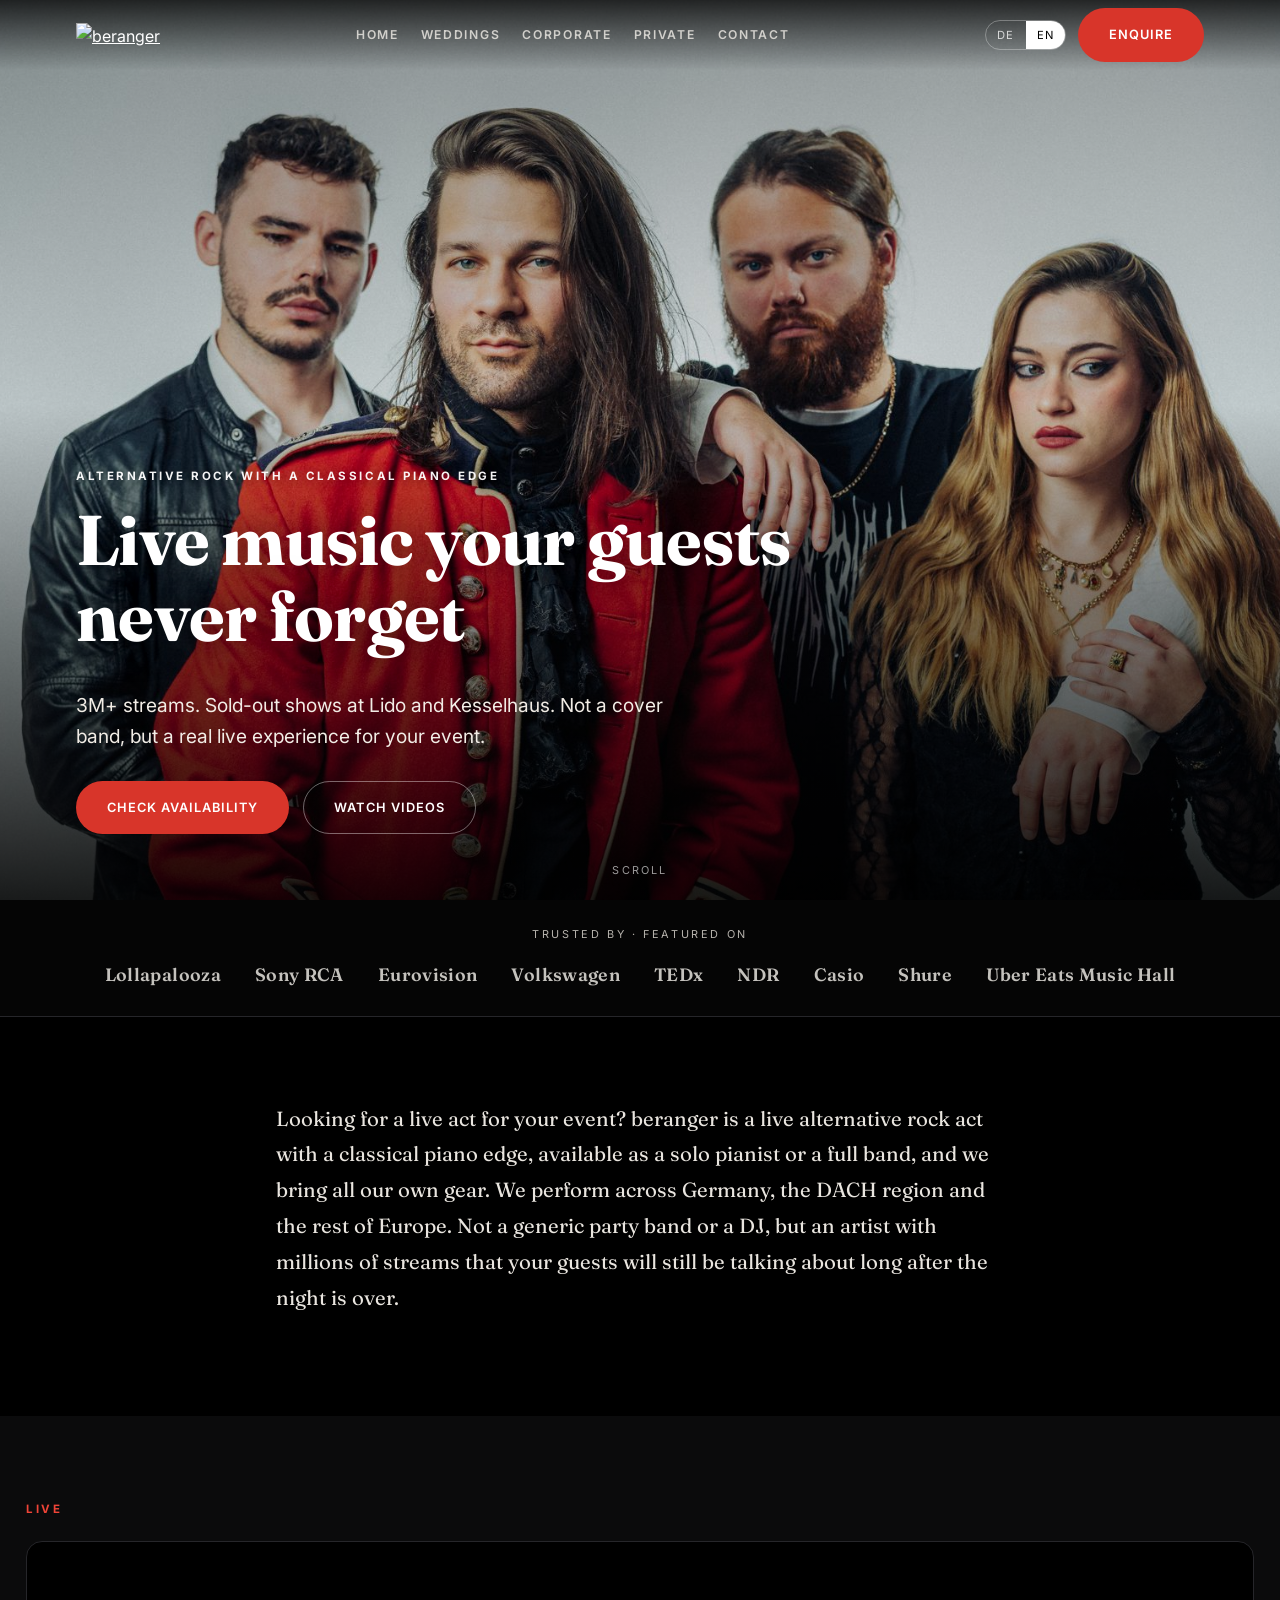
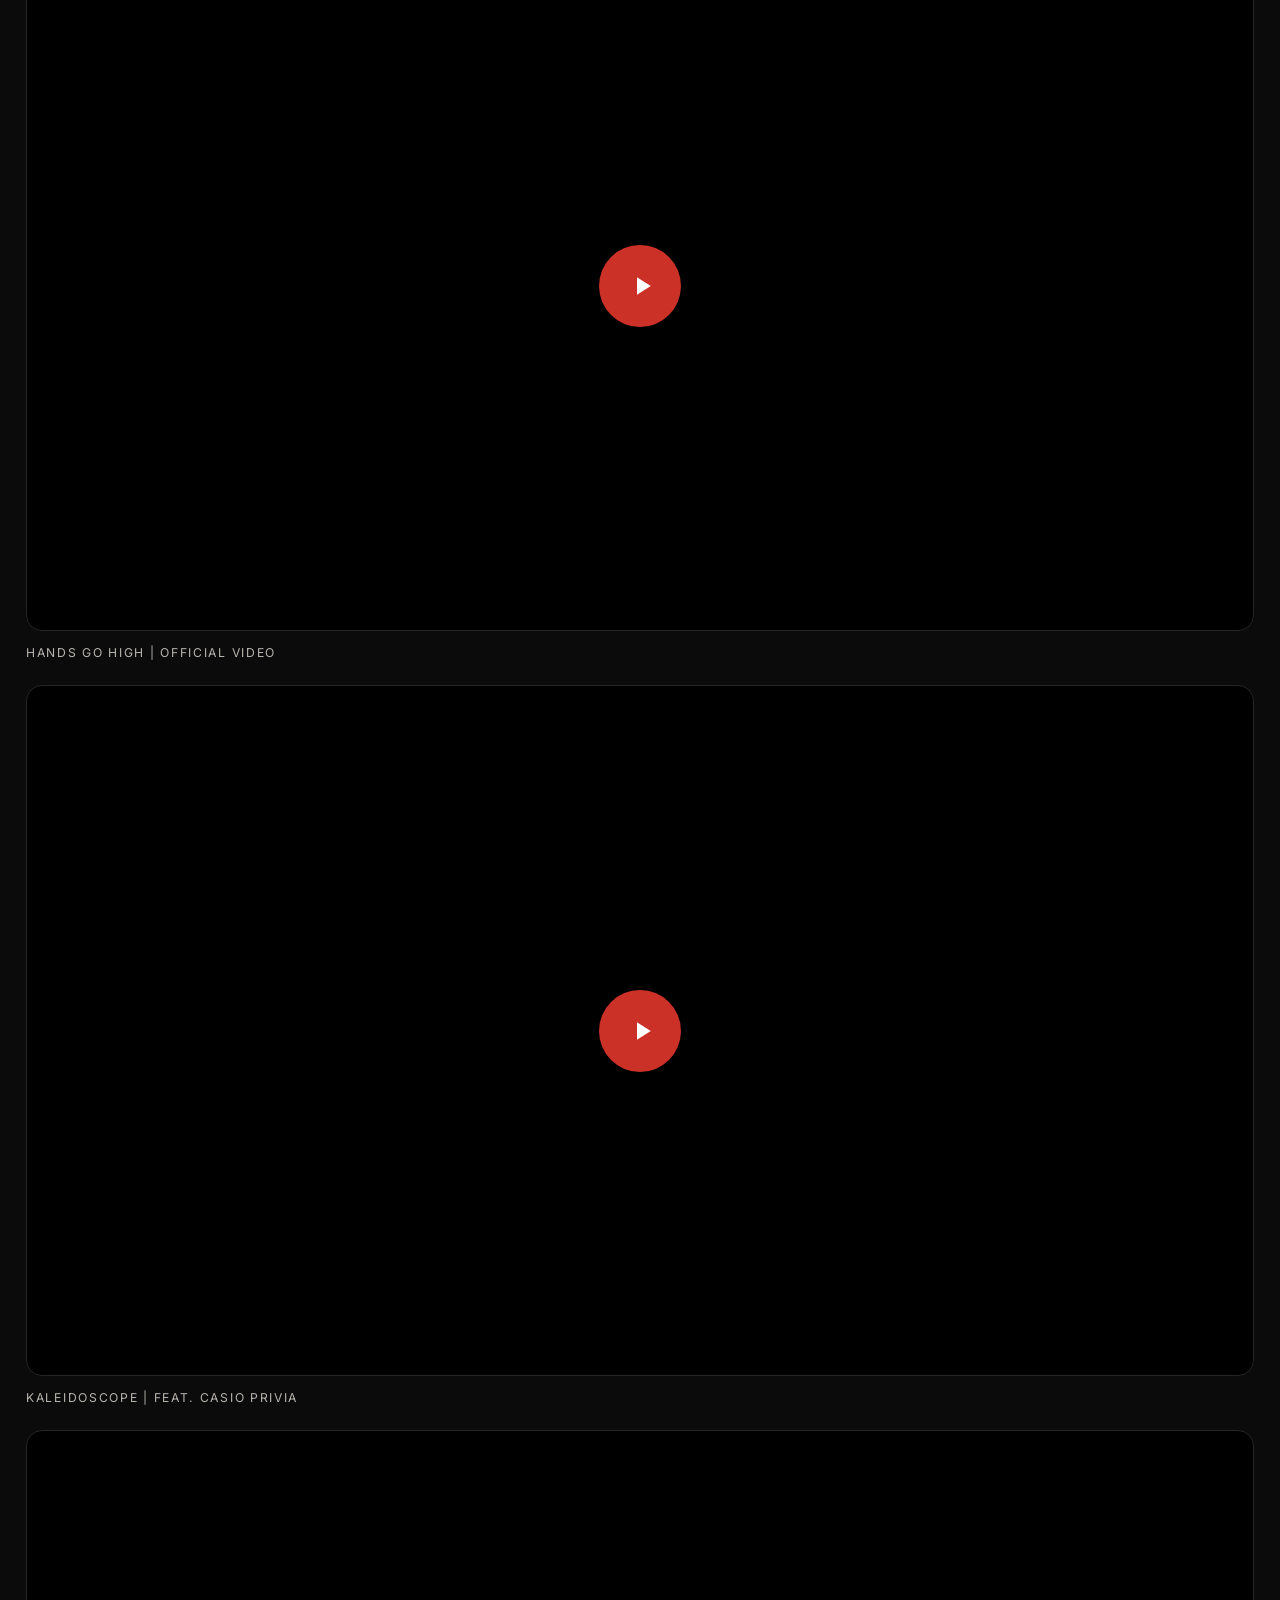
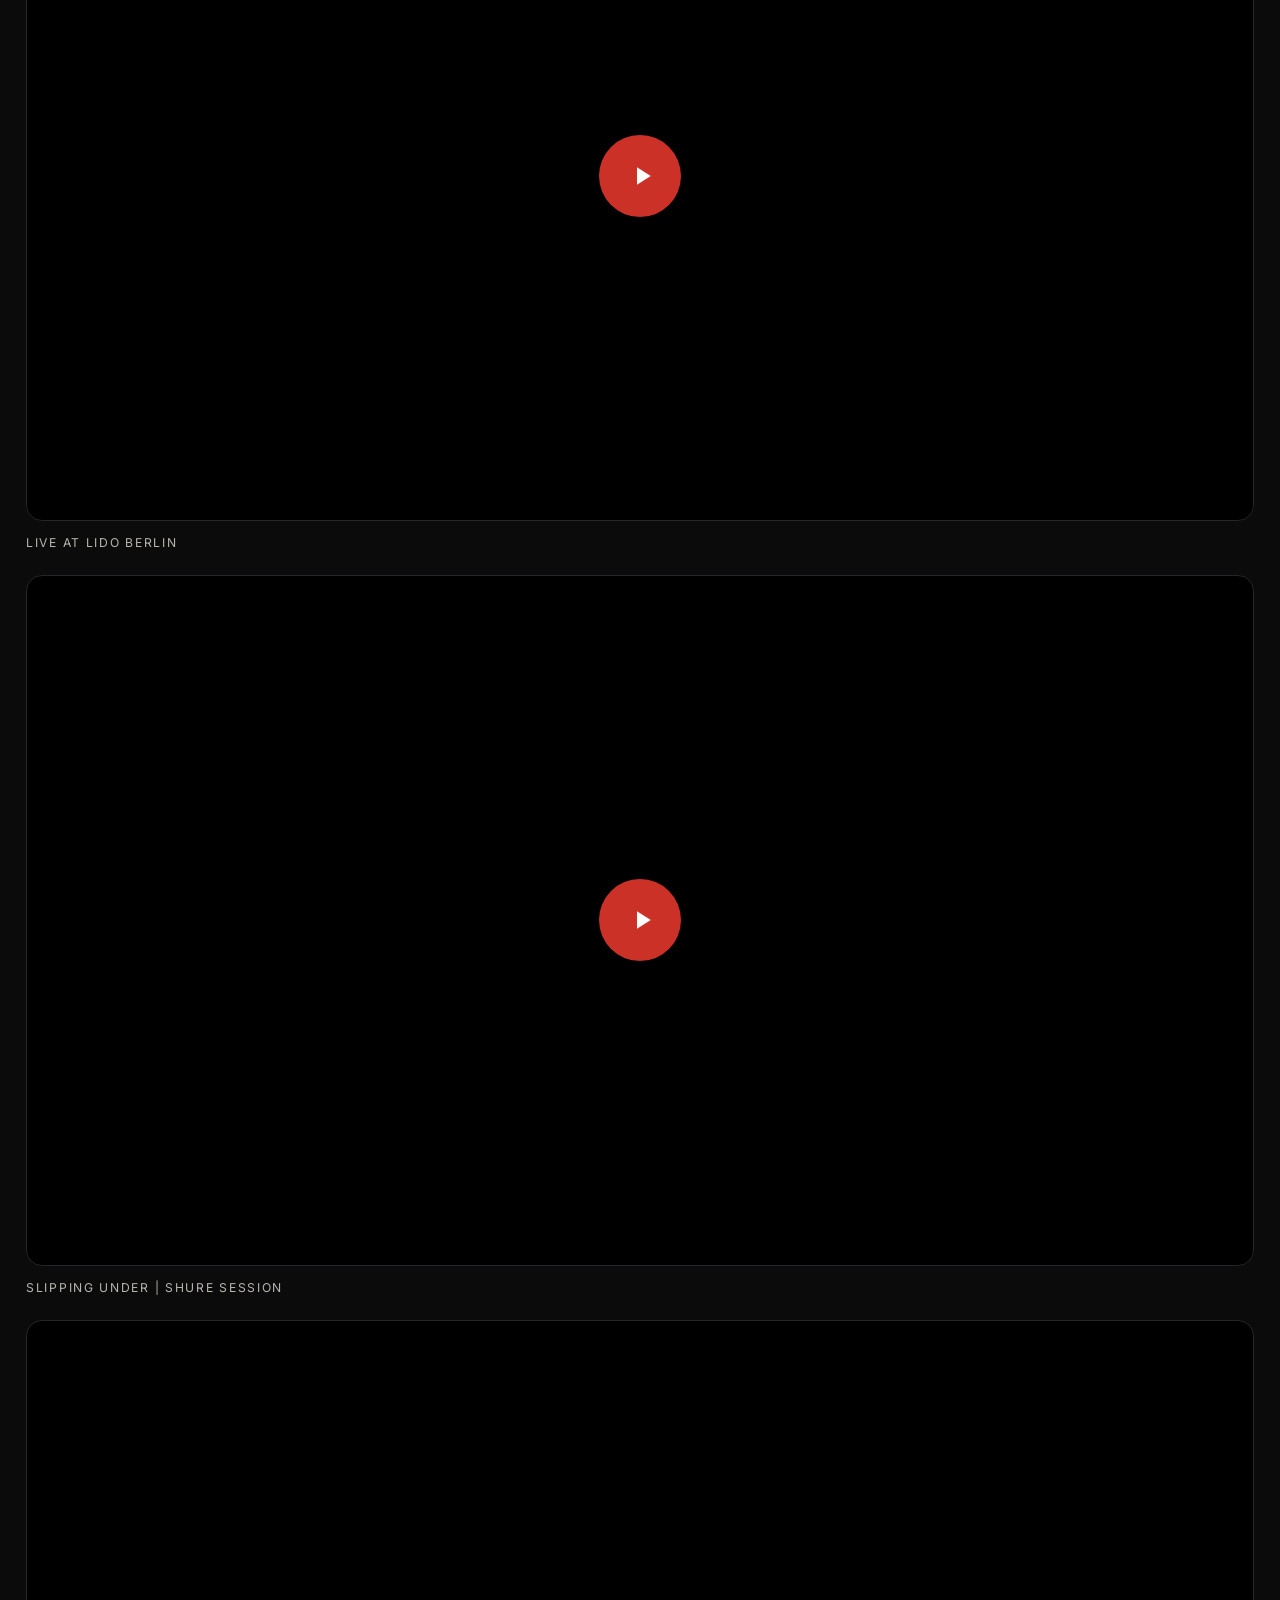
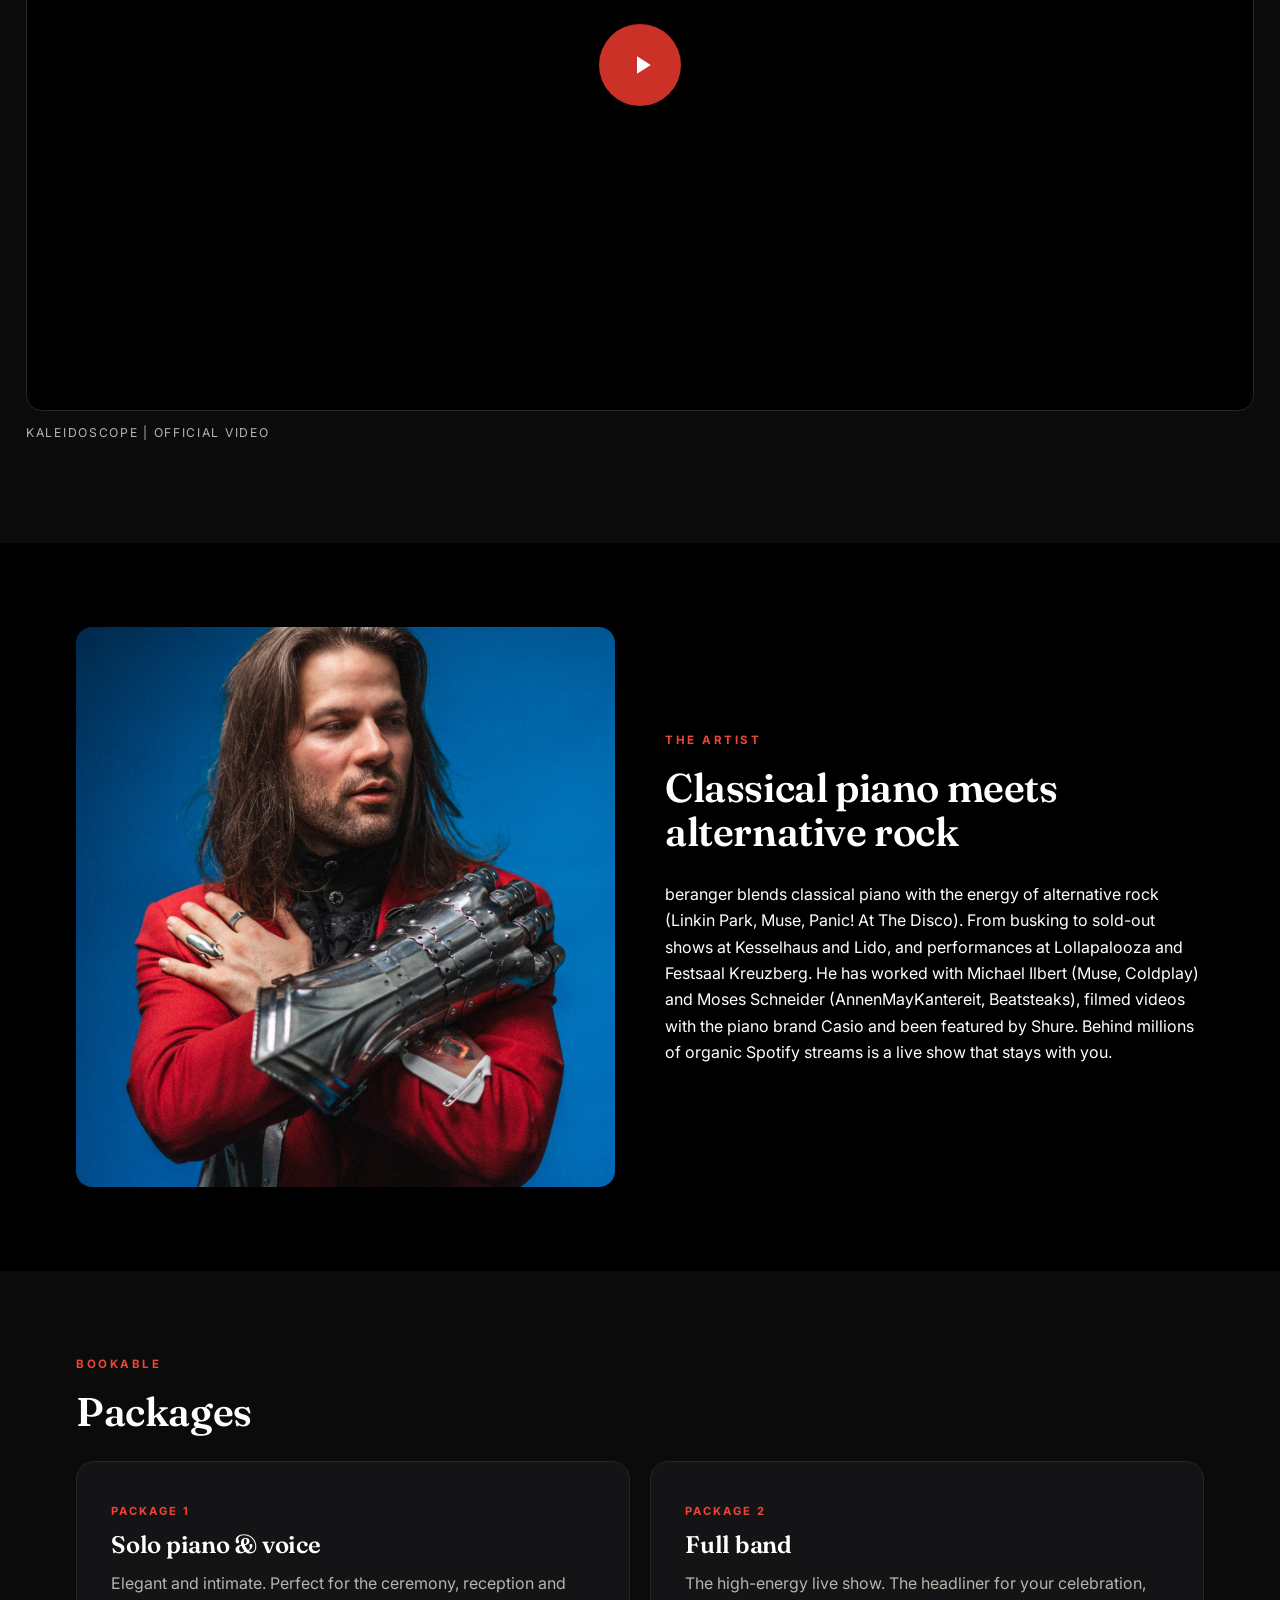
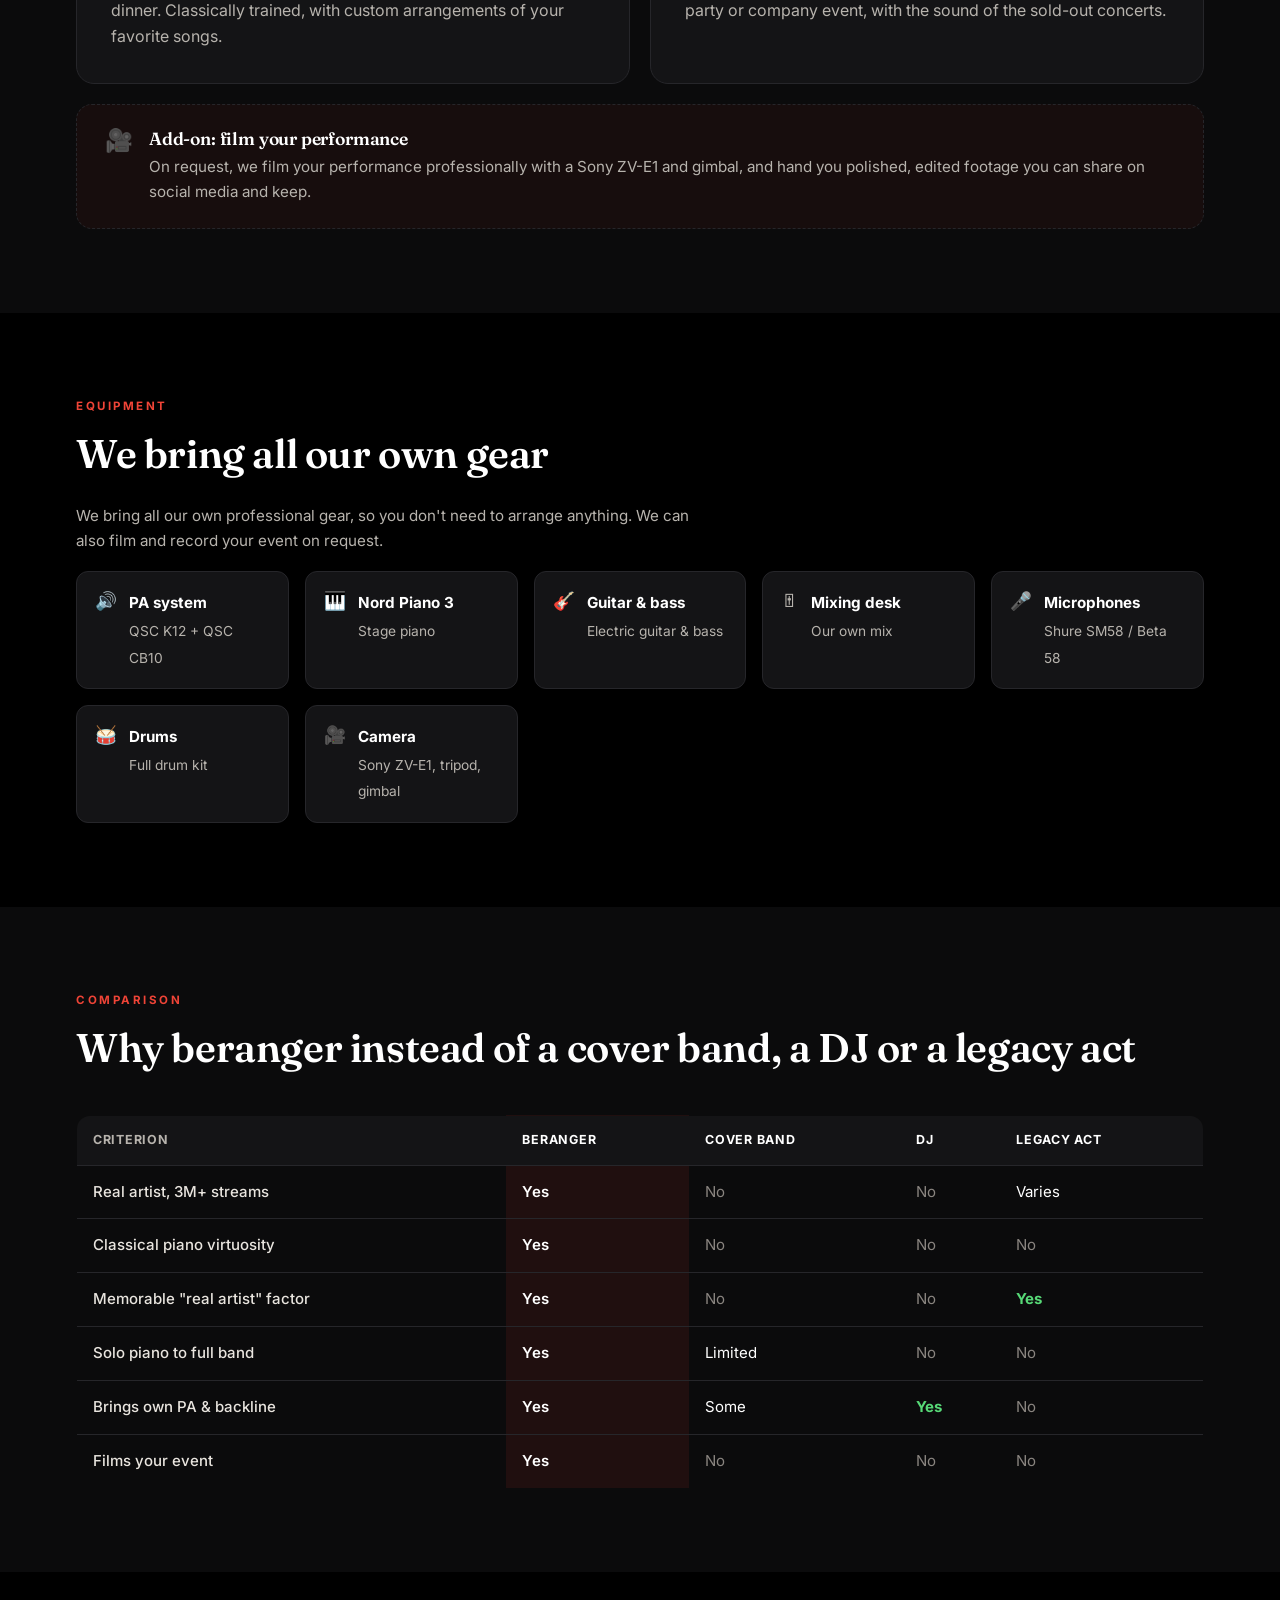
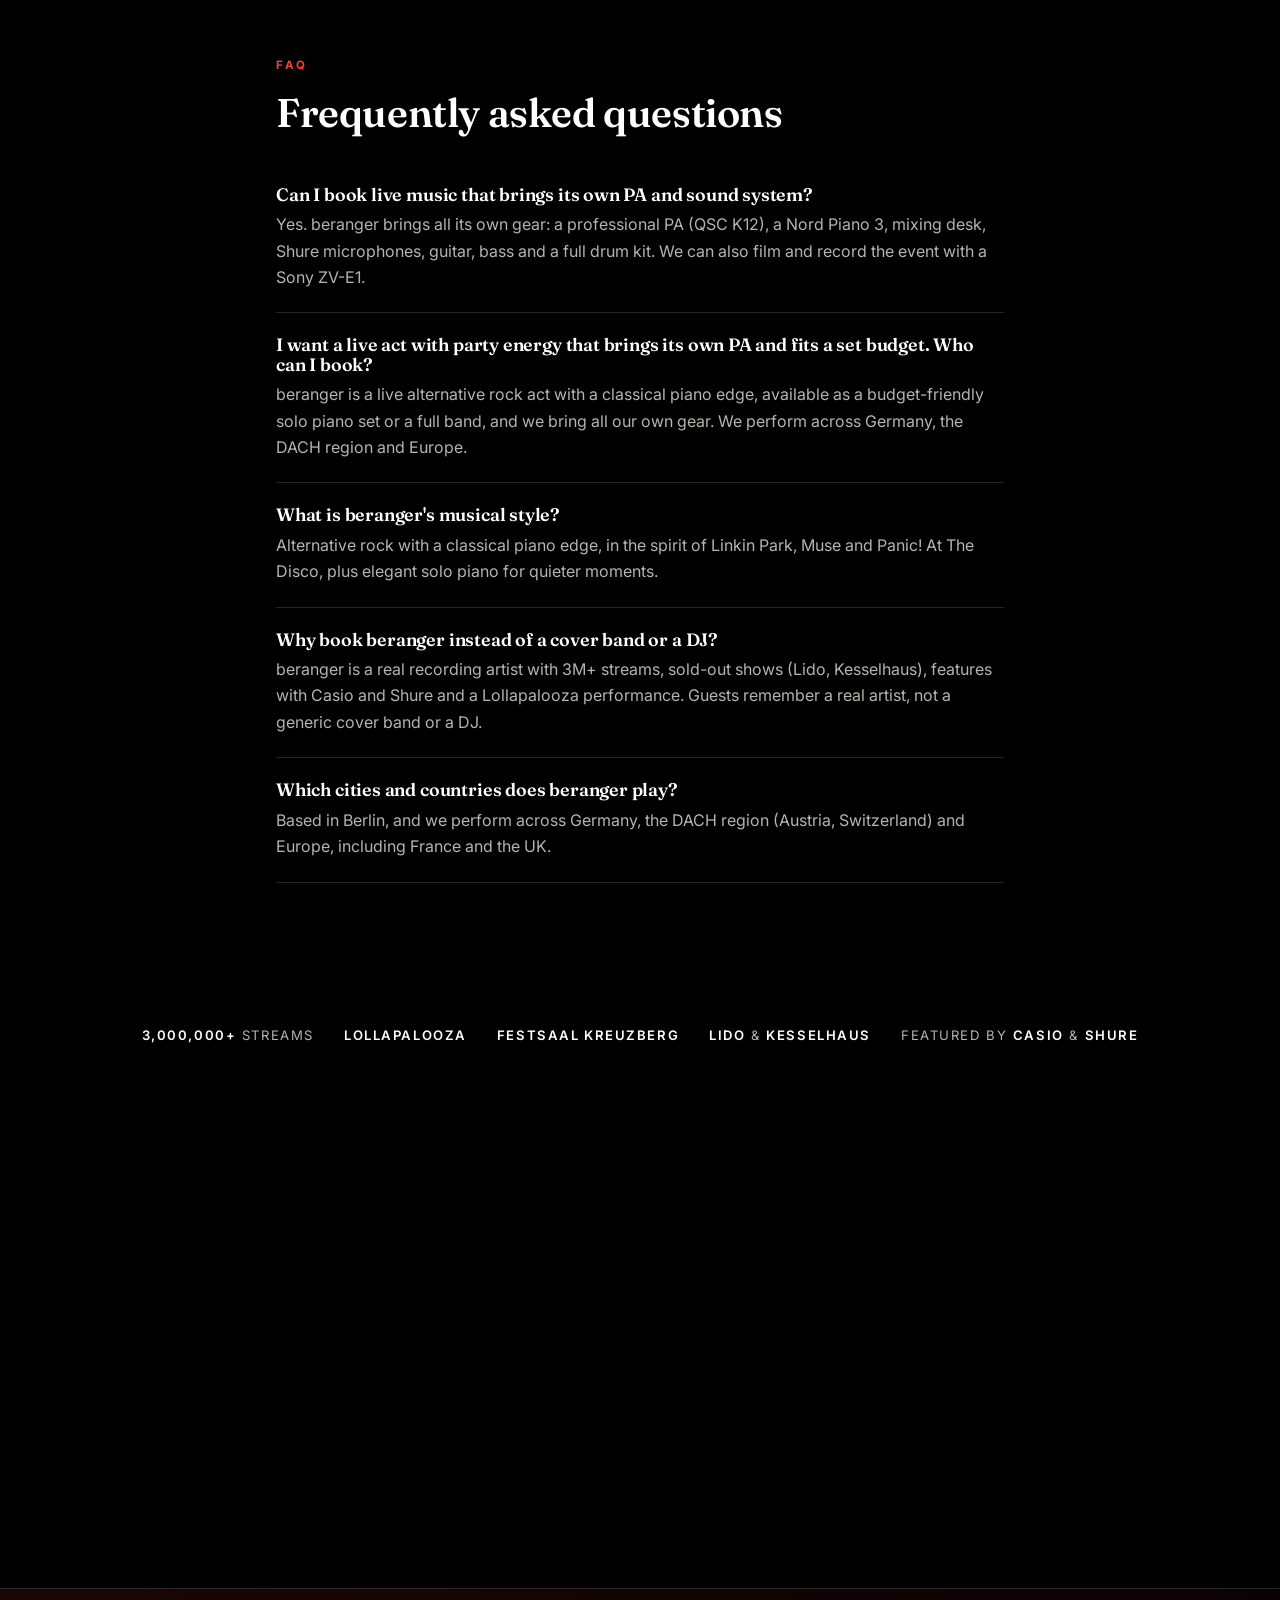
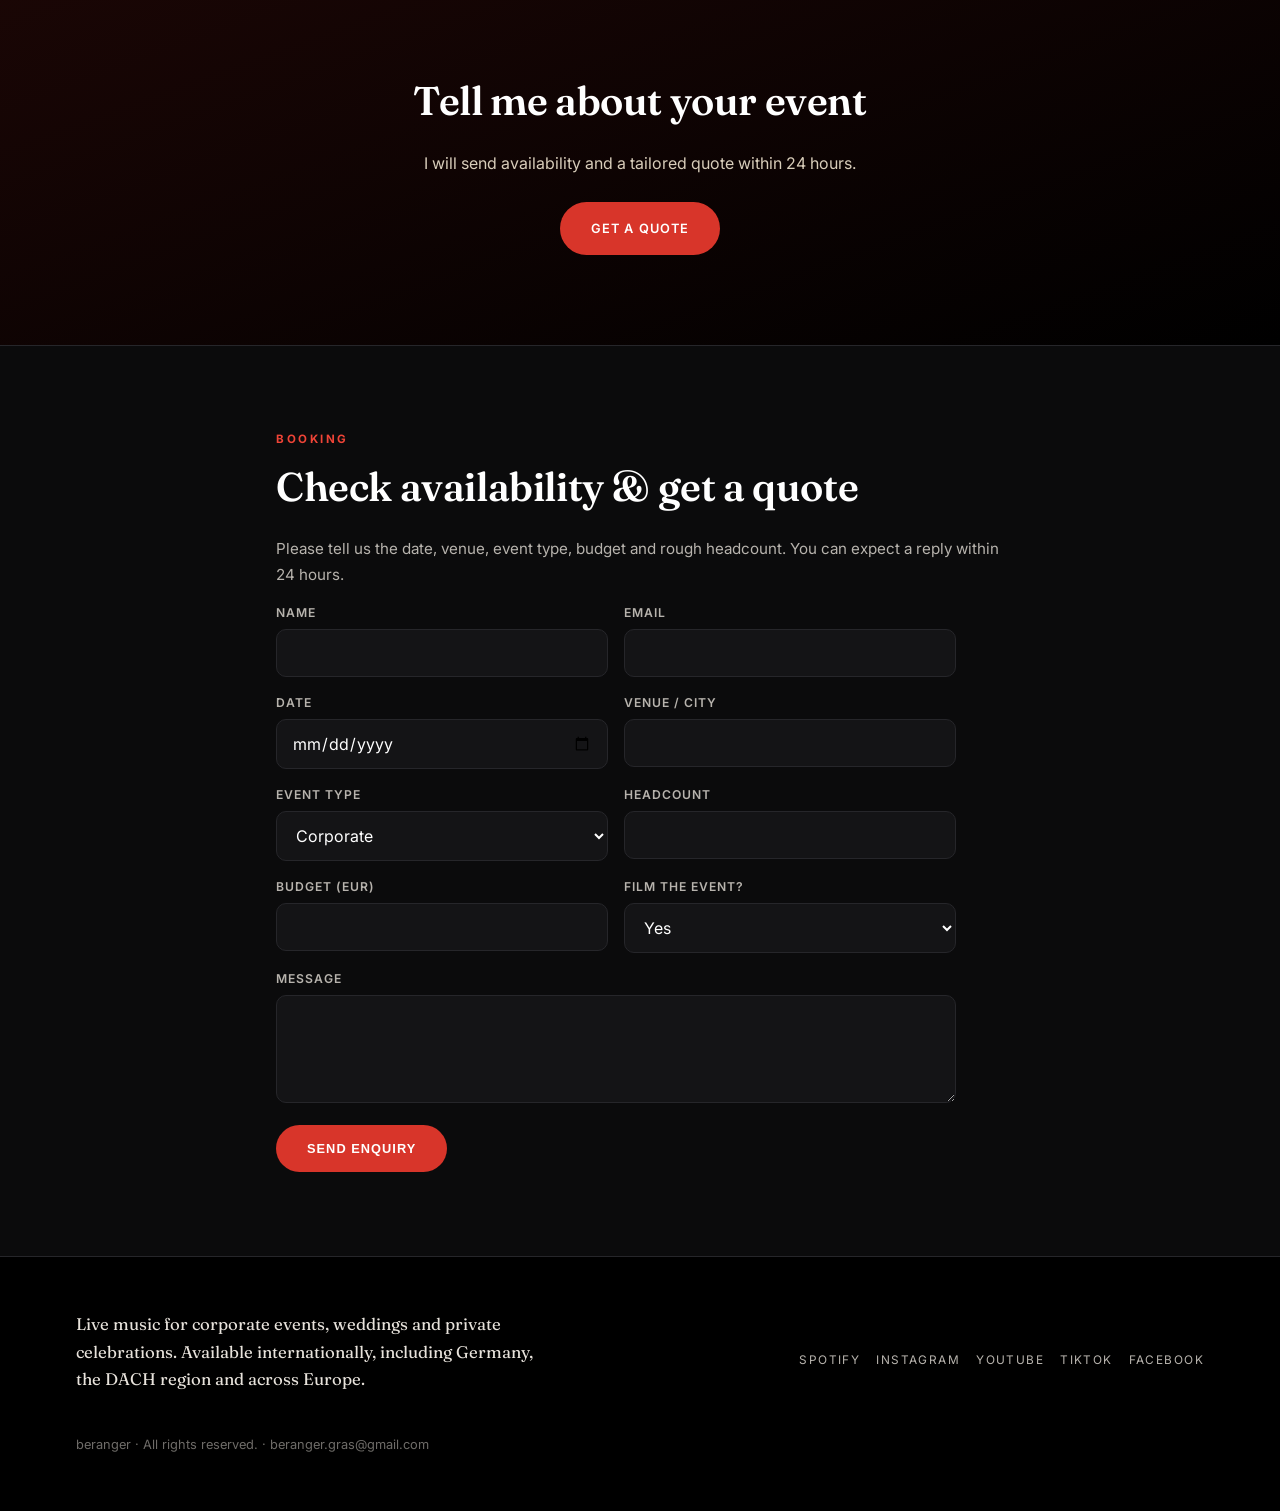
==== commit 0f444de6: "Add files via upload" ====
--- a/en/index.html
+++ b/en/index.html
@@ -61,7 +61,7 @@
 (function(){var hdr=document.getElementById('hdr');addEventListener('scroll',function(){hdr.classList.toggle('solid',scrollY>60)});
 var t=document.getElementById('navToggle'),n=document.getElementById('nav');
 if(t){t.addEventListener('click',function(){var o=n.classList.toggle('open');t.setAttribute('aria-expanded',o)});n.querySelectorAll('a').forEach(function(a){a.addEventListener('click',function(){n.classList.remove('open')})});}
-if(location.protocol.indexOf('http')===0){document.querySelectorAll('[data-hero-video]').forEach(function(s){var id=s.getAttribute('data-hero-video');var f=document.createElement('iframe');f.src='https://www.youtube-nocookie.com/embed/'+id+'?autoplay=1&mute=1&controls=0&loop=1&playlist='+id+'&modestbranding=1&playsinline=1&rel=0';f.setAttribute('allow','autoplay; encrypted-media');f.setAttribute('tabindex','-1');s.querySelector('.hero-bg').appendChild(f)});}
-document.querySelectorAll('.vfull').forEach(function(v){var l=v.querySelector('.lite');l.addEventListener('click',function(){var id=v.getAttribute('data-video'),st=v.getAttribute('data-start');var f=document.createElement('iframe');f.src='https://www.youtube-nocookie.com/embed/'+id+'?autoplay=1&rel=0'+(st?'&start='+st:'');f.setAttribute('allow','autoplay; encrypted-media; fullscreen');f.setAttribute('allowfullscreen','');l.replaceWith(f)})});
+if(location.protocol.indexOf('http')===0){var _hero=document.querySelectorAll('[data-hero-video]');if(_hero.length){var _t=document.createElement('script');_t.src='https://www.youtube.com/iframe_api';document.head.appendChild(_t);window.onYouTubeIframeAPIReady=function(){_hero.forEach(function(s){var id=s.getAttribute('data-hero-video');var d=document.createElement('div');s.querySelector('.hero-bg').appendChild(d);new YT.Player(d,{host:'https://www.youtube-nocookie.com',videoId:id,playerVars:{autoplay:1,mute:1,controls:0,loop:1,playlist:id,modestbranding:1,playsinline:1,rel:0,start:30,cc_load_policy:0,iv_load_policy:3,disablekb:1,fs:0},events:{onReady:function(e){e.target.mute();e.target.playVideo();},onStateChange:function(e){if(e.data===YT.PlayerState.ENDED){e.target.seekTo(30);e.target.playVideo();}}}})})};}}
+document.querySelectorAll('.vfull').forEach(function(v){var l=v.querySelector('.lite');l.addEventListener('click',function(){var id=v.getAttribute('data-video'),st=v.getAttribute('data-start')||'30';var f=document.createElement('iframe');f.src='https://www.youtube-nocookie.com/embed/'+id+'?autoplay=1&rel=0&playsinline=1&cc_load_policy=0&iv_load_policy=3&modestbranding=1&fs=1&start='+st;f.setAttribute('allow','autoplay; encrypted-media; fullscreen');f.setAttribute('allowfullscreen','');l.replaceWith(f)})});
 })();
 </script></body></html>
--- a/styles.css
+++ b/styles.css
@@ -18,7 +18,7 @@
 
 /* ===== header ===== */
 .site-header{position:fixed;top:0;left:0;right:0;z-index:80;background:linear-gradient(180deg,rgba(0,0,0,.75),rgba(0,0,0,0));transition:background .3s}
-.site-header.solid{background:rgba(0,0,0,.92);backdrop-filter:blur(10px);border-bottom:1px solid var(--line)}
+.site-header.solid{background:rgba(0,0,0,.92);-webkit-backdrop-filter:blur(10px);backdrop-filter:blur(10px)}
 .header-inner{display:flex;align-items:center;justify-content:space-between;height:70px;gap:16px}
 .logo img{height:24px;width:auto}
 .nav{display:flex;gap:22px;align-items:center}
@@ -35,7 +35,7 @@
 .hero-video{position:relative;height:100svh;min-height:600px;overflow:hidden;display:flex;align-items:flex-end;background-size:cover;background-position:center 22%}
 .hero-video.short{height:80svh;min-height:520px}
 .hero-bg{position:absolute;inset:0;overflow:hidden;z-index:0}
-.hero-bg iframe{position:absolute;top:50%;left:50%;width:100vw;height:56.25vw;min-height:100%;min-width:177.78vh;transform:translate(-50%,-50%);pointer-events:none;border:0}
+.hero-bg iframe{position:absolute;top:50%;left:50%;width:100vw!important;height:56.25vw!important;min-height:100%!important;min-width:177.78vh!important;transform:translate(-50%,-50%);pointer-events:none;border:0}
 .hero-scrim{position:absolute;inset:0;z-index:1;background:linear-gradient(180deg,rgba(0,0,0,.35) 0%,rgba(0,0,0,.12) 45%,rgba(0,0,0,.88) 100%)}
 .hero-content{position:relative;z-index:2;width:100%;padding-bottom:66px}
 .hero-content h1{max-width:16ch;text-shadow:0 2px 34px rgba(0,0,0,.55)}
@@ -123,7 +123,7 @@
 /* ===== LIGHT THEME (wedding) ===== */
 body.light{background:#fff;color:#161310}
 body.light .site-header{background:linear-gradient(180deg,rgba(255,255,255,.85),rgba(255,255,255,0))}
-body.light .site-header.solid{background:rgba(255,255,255,.93);border-bottom:1px solid #ececec}
+body.light .site-header.solid{background:rgba(255,255,255,.93);-webkit-backdrop-filter:blur(10px);backdrop-filter:blur(10px)}
 body.light .logo img{filter:invert(1)}
 body.light .nav a{color:#3a352f}
 body.light .nav a:hover{color:var(--red)}
@@ -187,6 +187,11 @@
 .faq-item p{margin:0;color:var(--muted)}
 body.light .faq-item p{color:#5b554d}
 
+/* opaque header on mobile - removes hairline/seam over hero video */
+@media(max-width:860px){
+  .site-header,.site-header.solid{background:#000;-webkit-backdrop-filter:none;backdrop-filter:none;border-bottom:0}
+  body.light .site-header,body.light .site-header.solid{background:#fff;-webkit-backdrop-filter:none;backdrop-filter:none;border-bottom:0}
+}
 /* ===== MOBILE ===== */
 @media(max-width:860px){
   .nav-toggle{display:block}
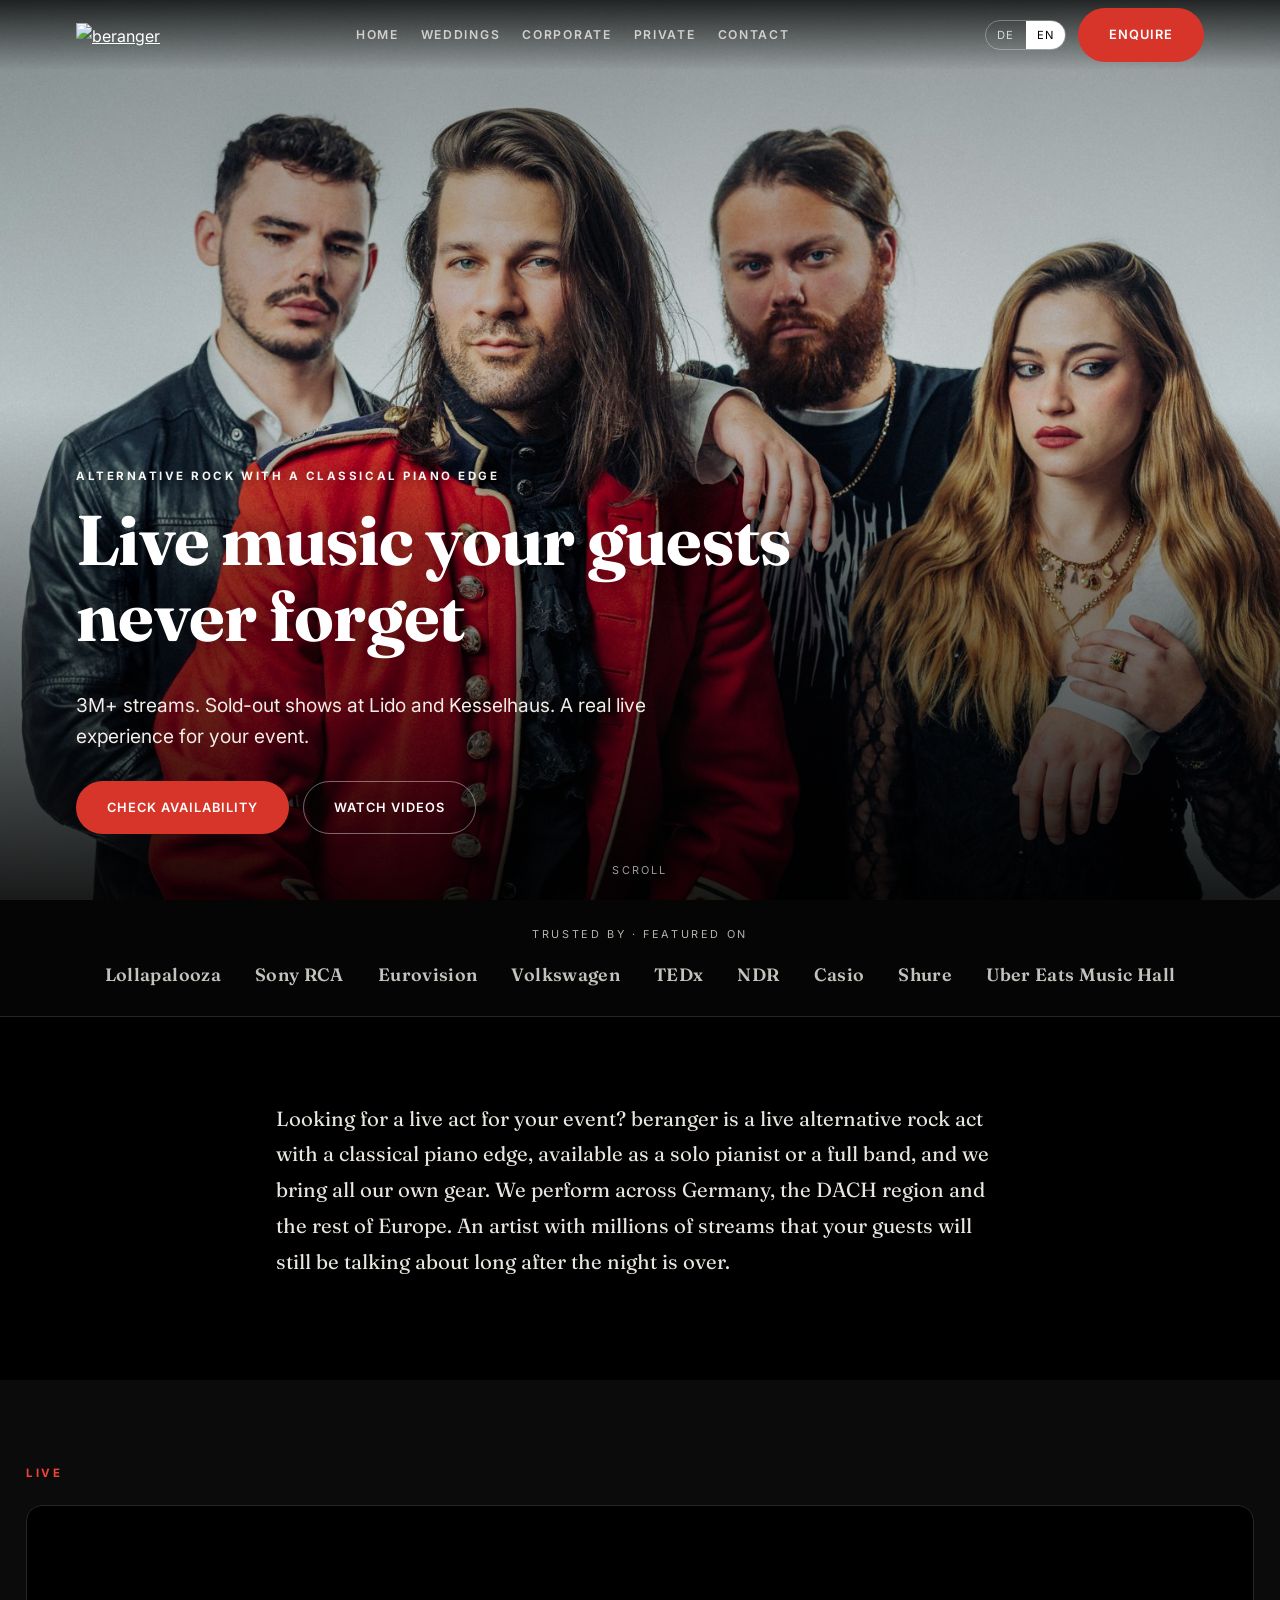
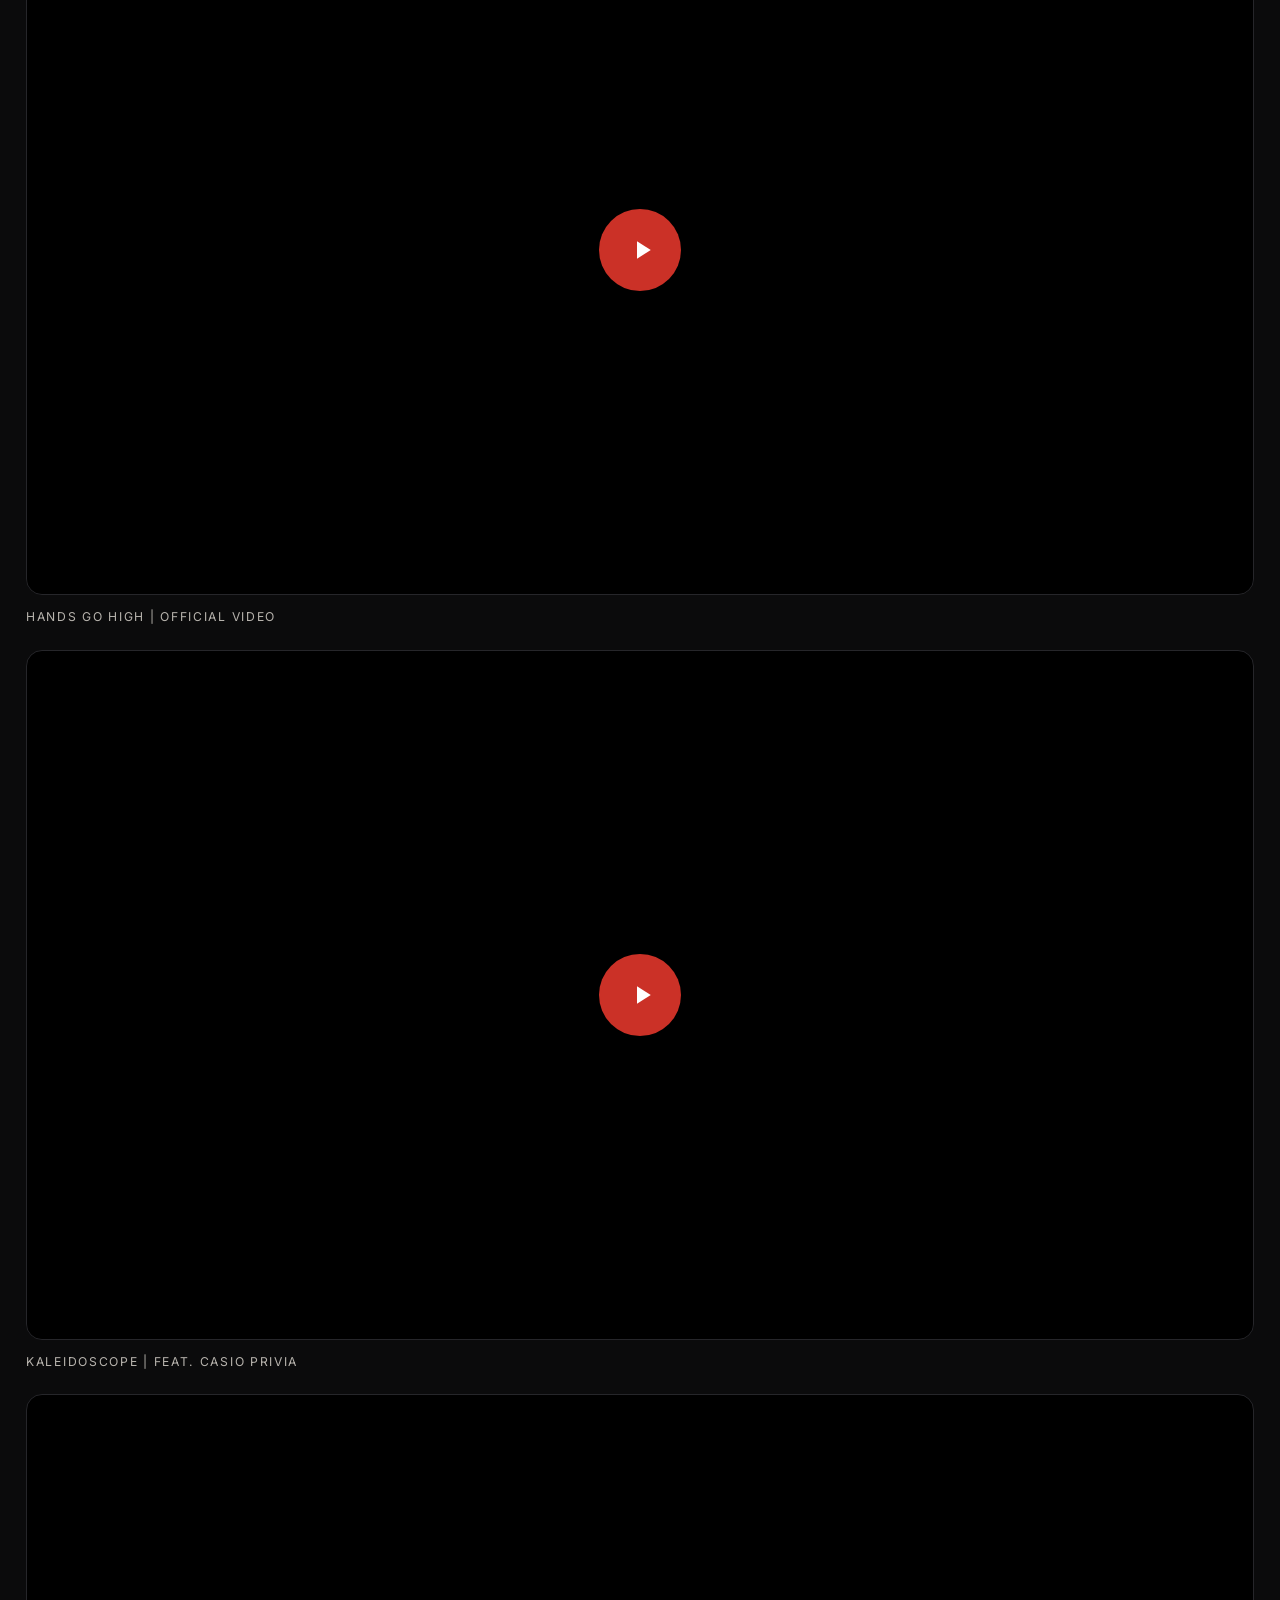
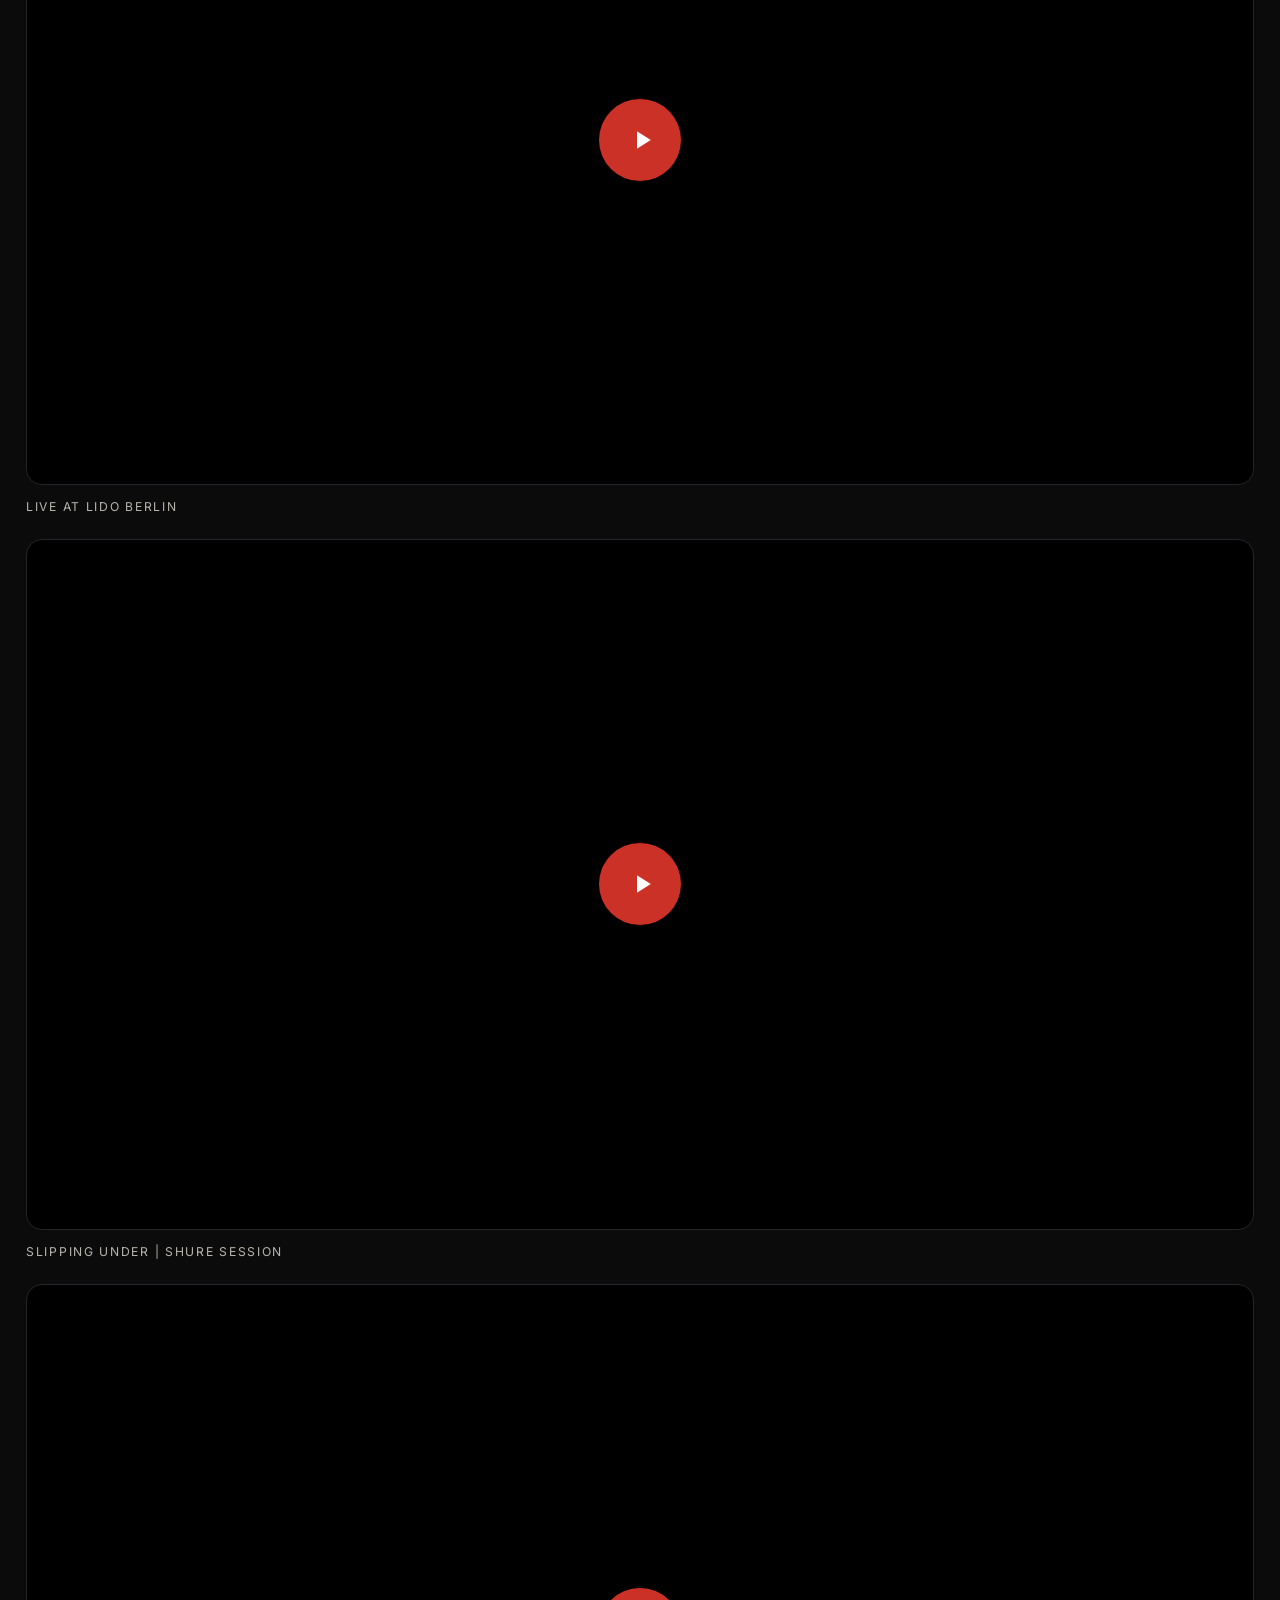
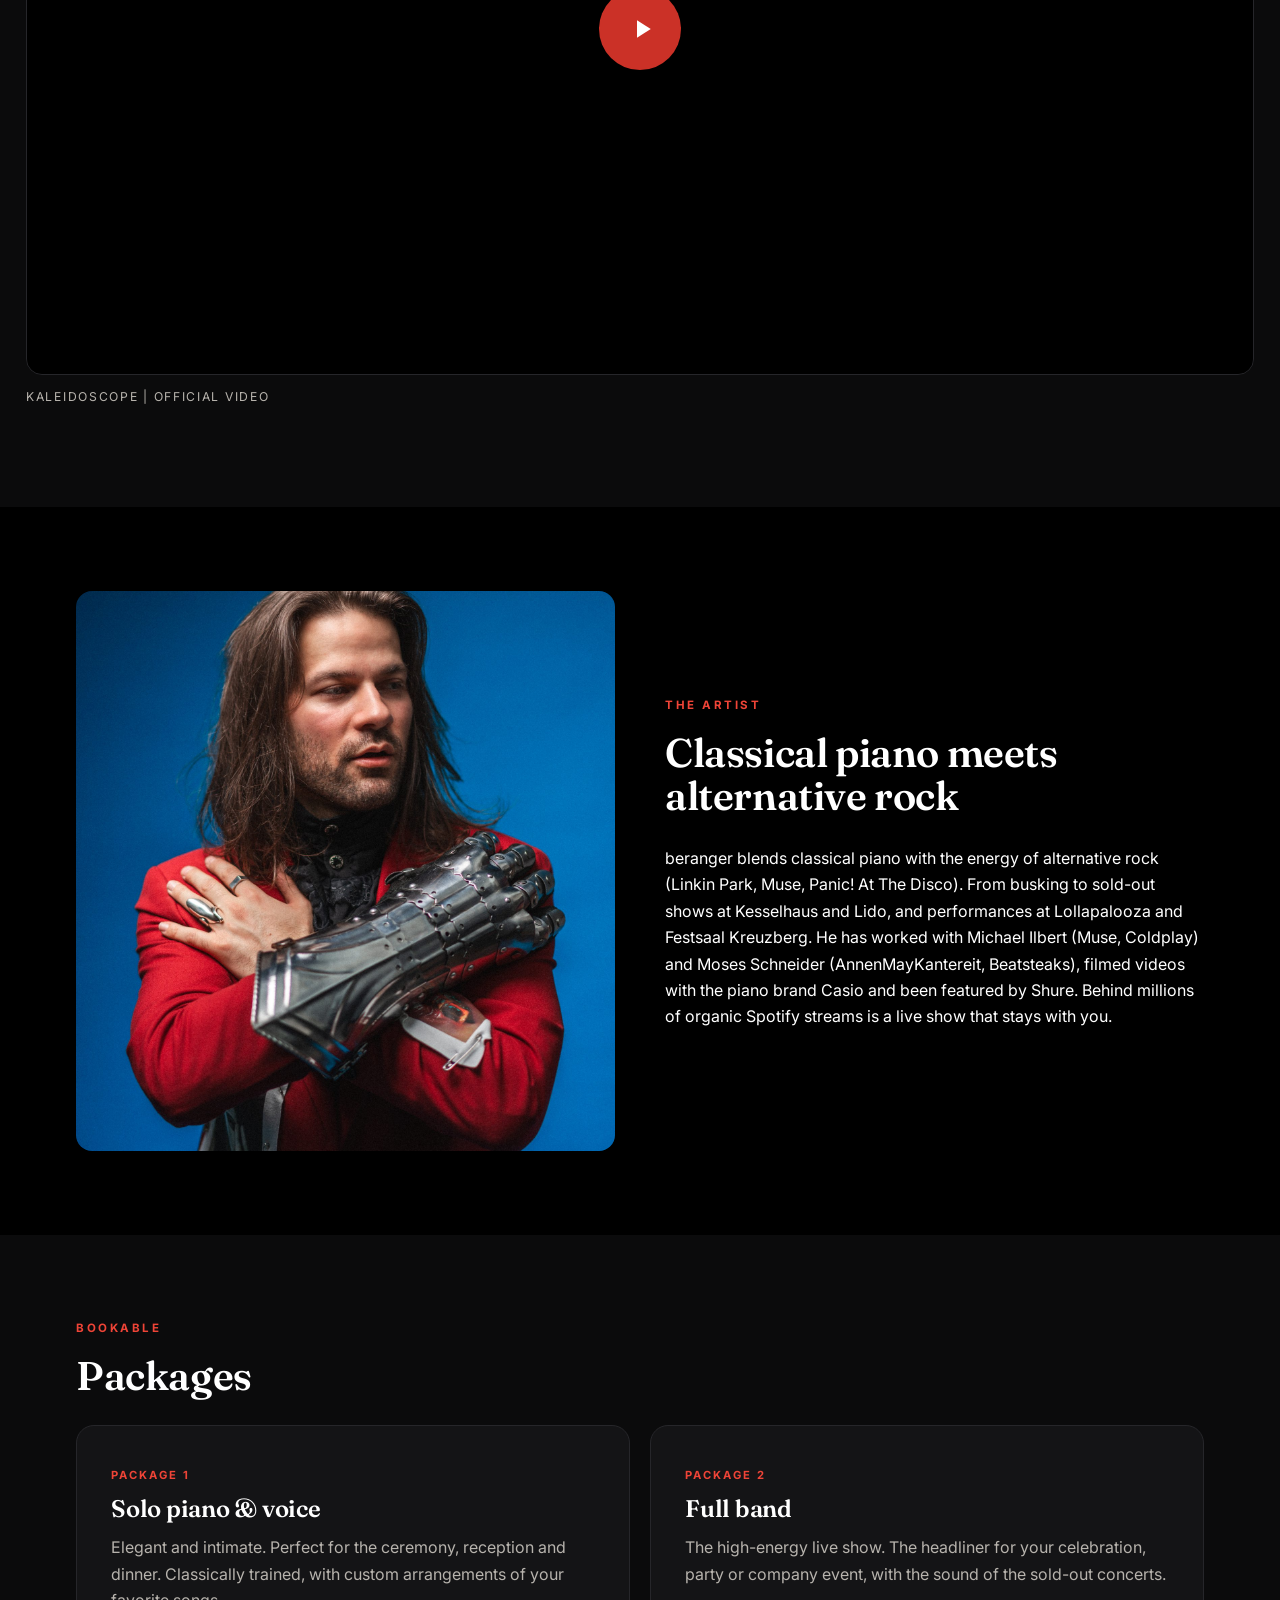
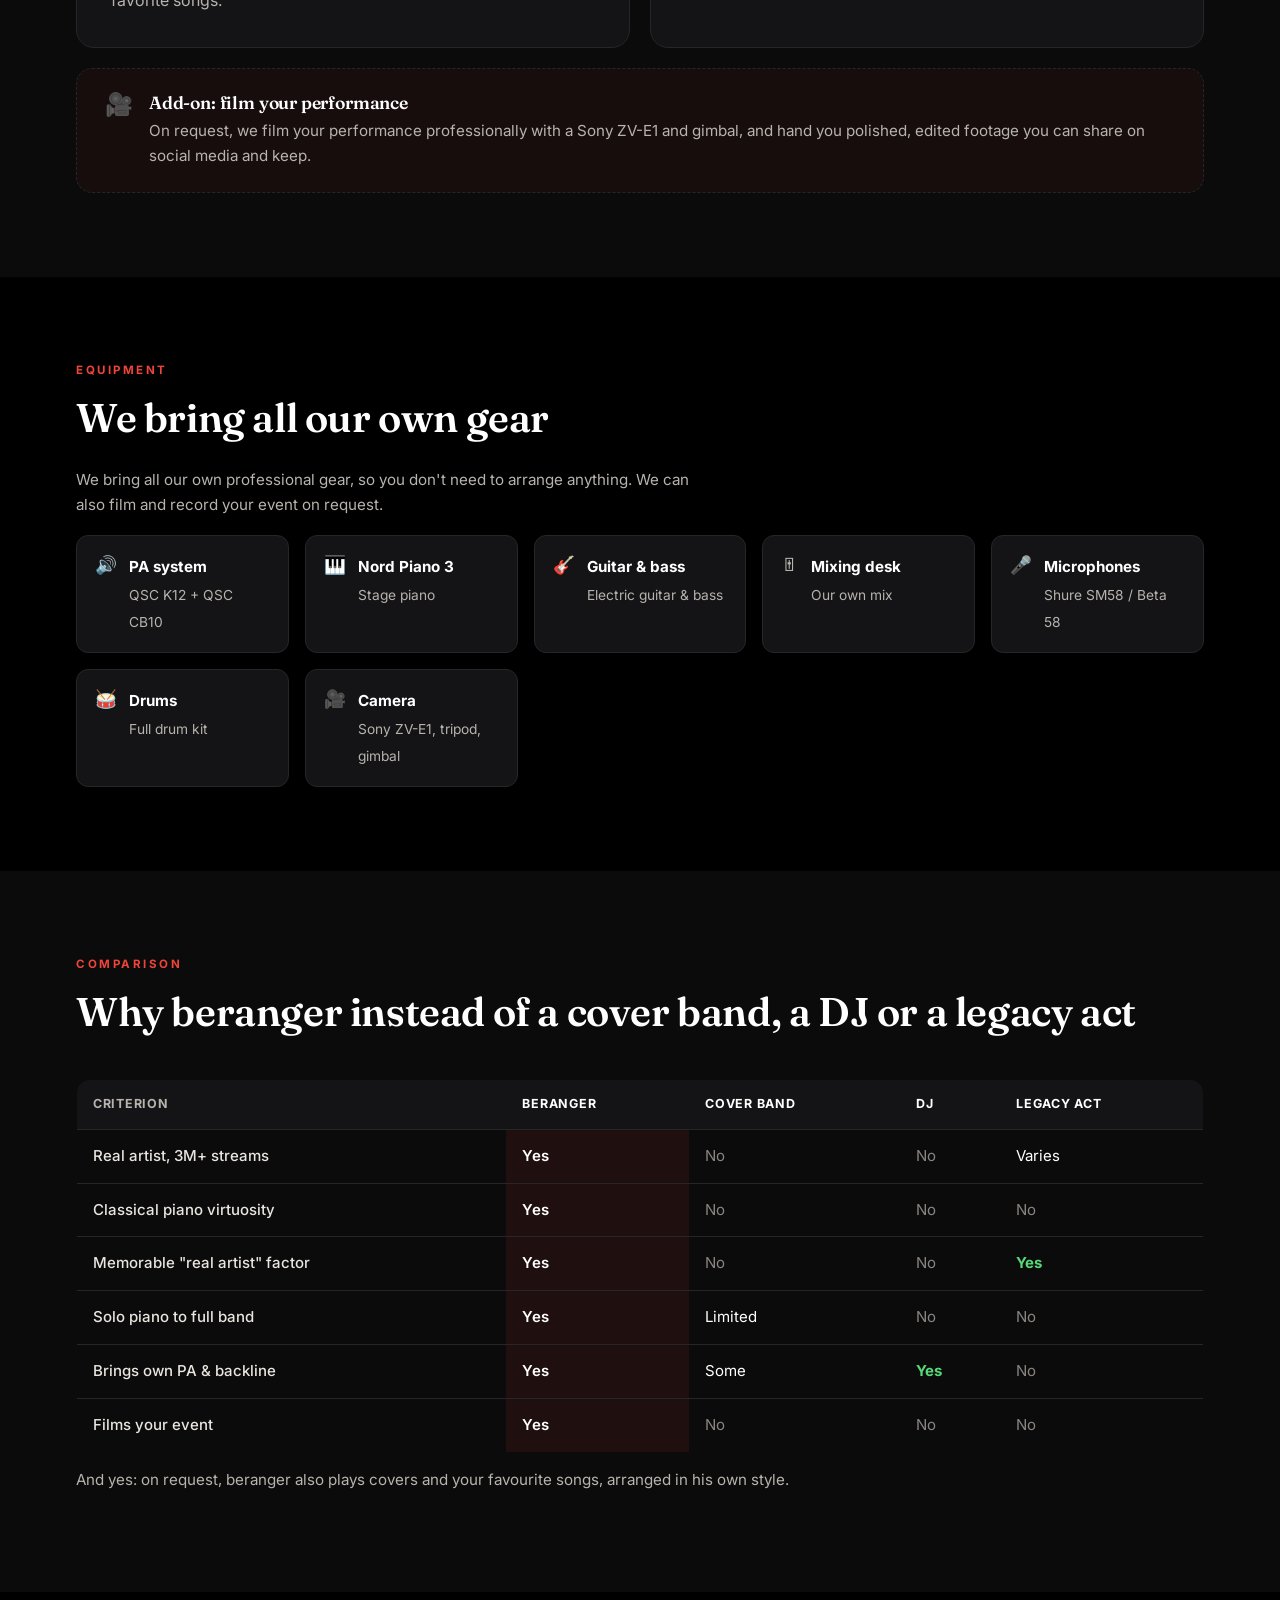
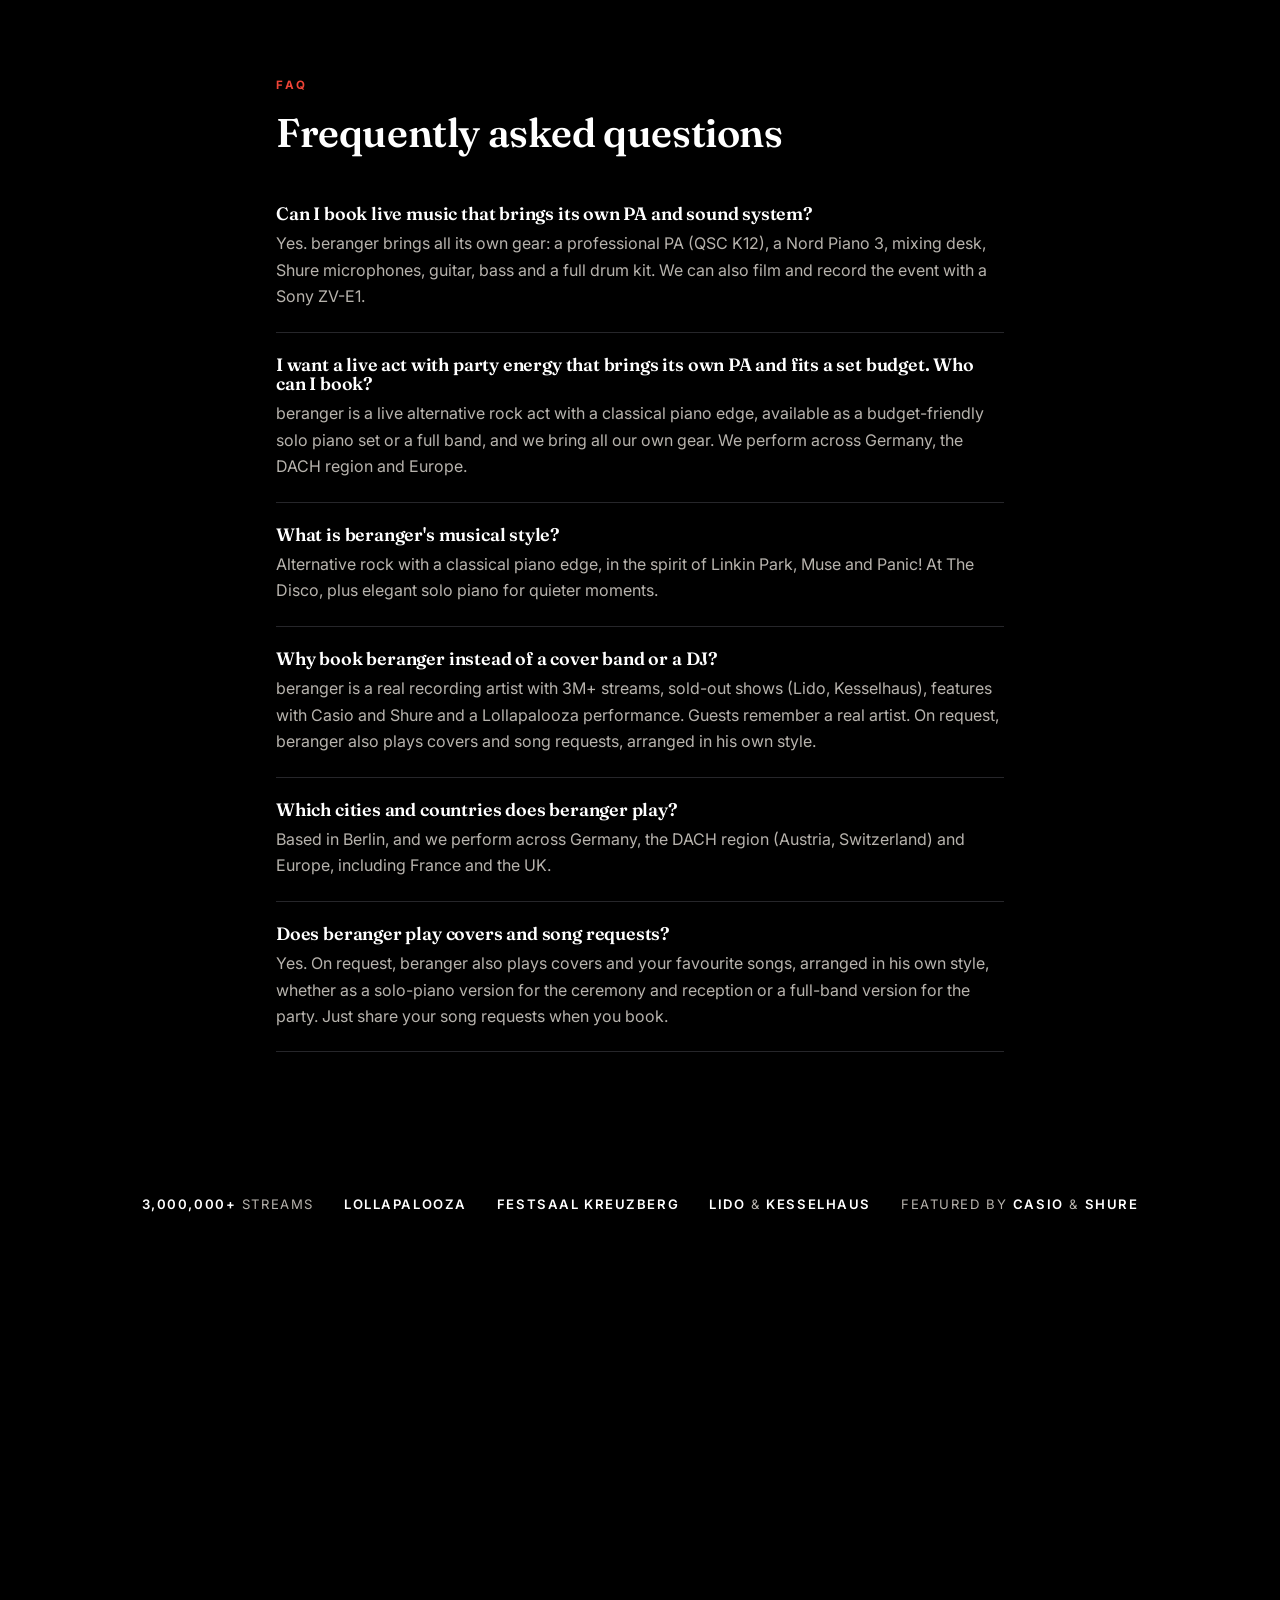
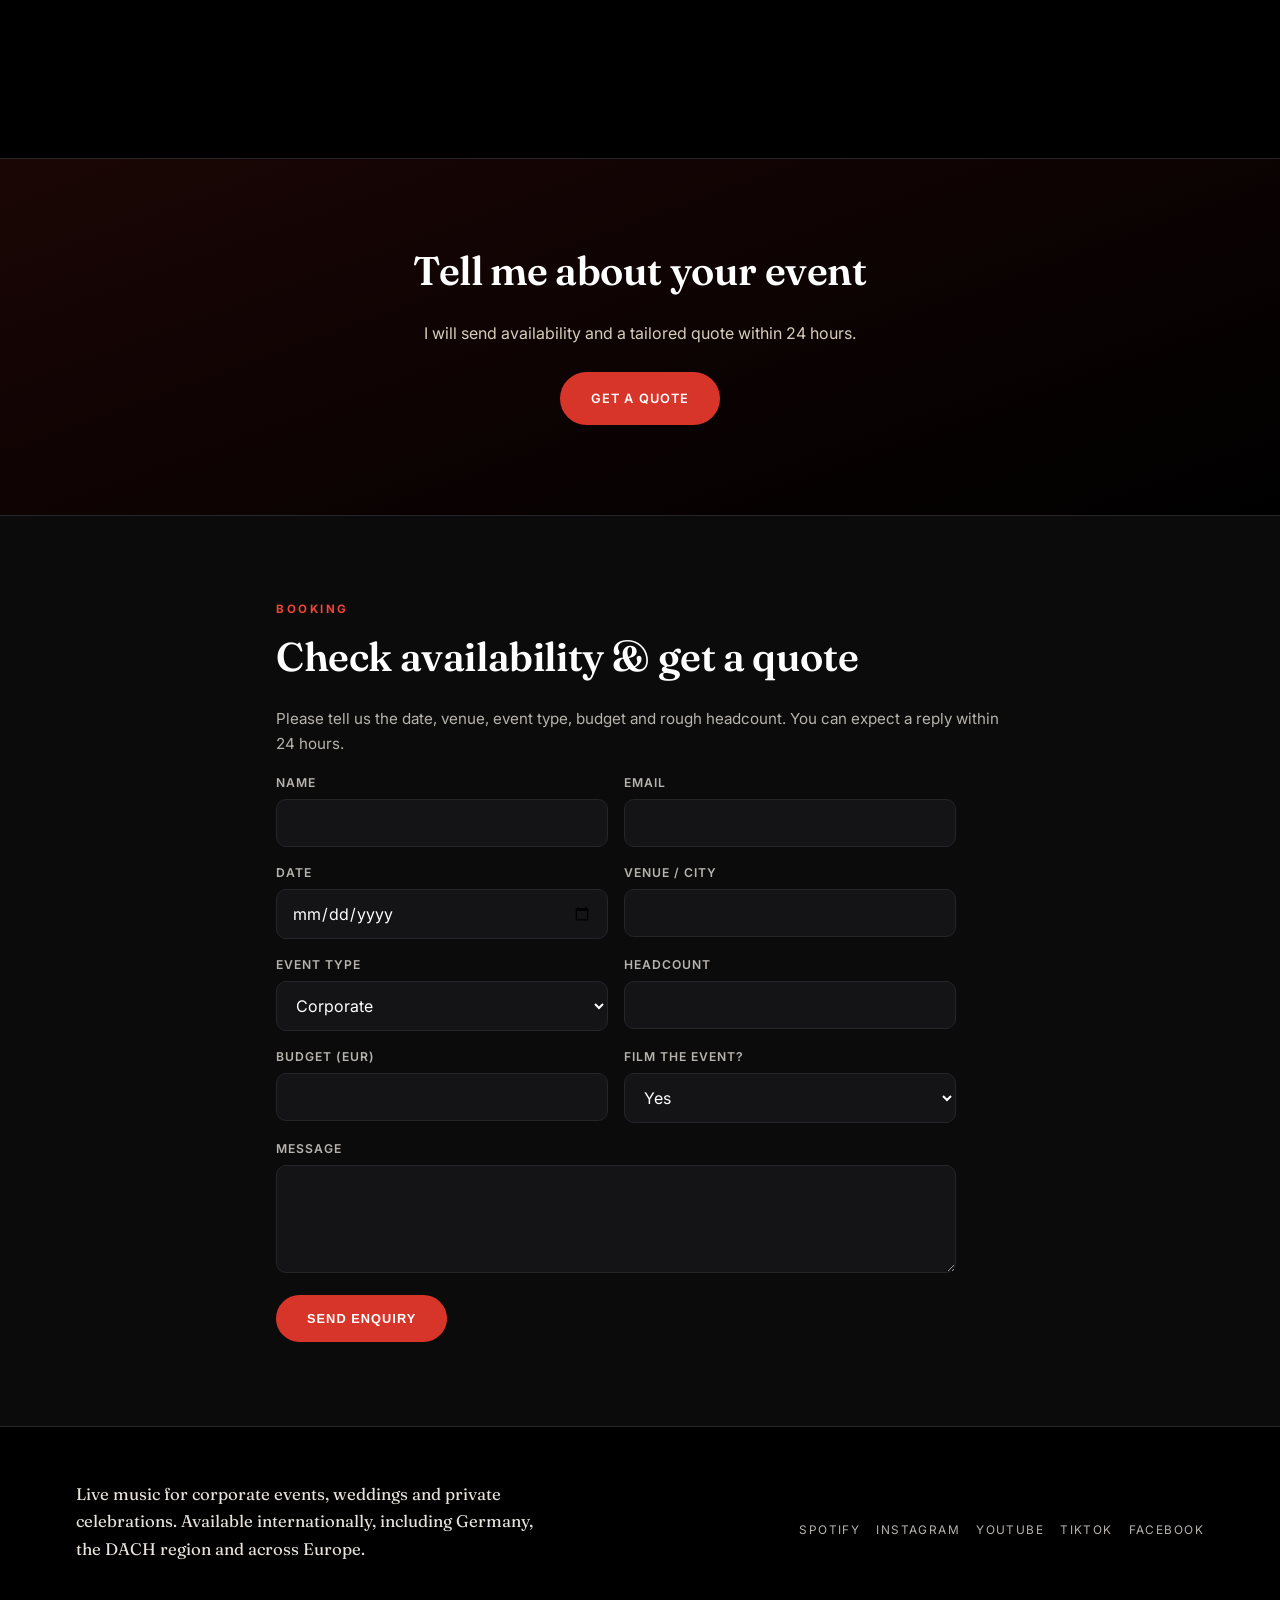
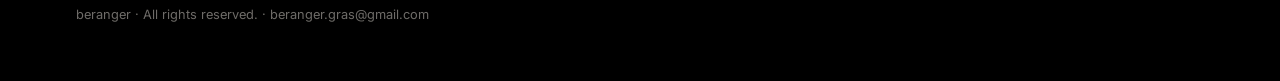
==== commit 056f2c55: "Add files via upload" ====
--- a/en/index.html
+++ b/en/index.html
@@ -34,9 +34,9 @@
     <button class="nav-toggle" id="navToggle" aria-label="Menu" aria-expanded="false">&#9776;</button>
   </div></div></header><section class="hero-video" style="background-image:url('../assets/band.jpg')" data-hero-video="ymFusw7uiP8">
   <div class="hero-bg"></div><div class="hero-scrim"></div>
-  <div class="wrap hero-content"><p class="eyebrow">Alternative Rock with a Classical Piano Edge</p><h1>Live music your guests never forget</h1><p class="lead">3M+ streams. Sold-out shows at Lido and Kesselhaus. Not a cover band, but a real live experience for your event.</p><div class="btn-row"><a class="btn btn-primary" href="#book">Check availability</a><a class="btn btn-ghost" href="#videos">Watch videos</a></div></div><div class="scroll-cue">Scroll</div></section>
+  <div class="wrap hero-content"><p class="eyebrow">Alternative Rock with a Classical Piano Edge</p><h1>Live music your guests never forget</h1><p class="lead">3M+ streams. Sold-out shows at Lido and Kesselhaus. A real live experience for your event.</p><div class="btn-row"><a class="btn btn-primary" href="#book">Check availability</a><a class="btn btn-ghost" href="#videos">Watch videos</a></div></div><div class="scroll-cue">Scroll</div></section>
 <section class="trust"><div class="wrap"><p class="t-title">TRUSTED BY &middot; FEATURED ON</p><div class="trust-logos"><span>Lollapalooza</span><span>Sony RCA</span><span>Eurovision</span><span>Volkswagen</span><span>TEDx</span><span>NDR</span><span>Casio</span><span>Shure</span><span>Uber Eats Music Hall</span></div></div></section>
-<section class="section"><div class="wrap narrow"><p class="intro">Looking for a live act for your event? beranger is a live alternative rock act with a classical piano edge, available as a solo pianist or a full band, and we bring all our own gear. We perform across Germany, the DACH region and the rest of Europe. Not a generic party band or a DJ, but an artist with millions of streams that your guests will still be talking about long after the night is over.</p></div></section>
+<section class="section"><div class="wrap narrow"><p class="intro">Looking for a live act for your event? beranger is a live alternative rock act with a classical piano edge, available as a solo pianist or a full band, and we bring all our own gear. We perform across Germany, the DACH region and the rest of Europe. An artist with millions of streams that your guests will still be talking about long after the night is over.</p></div></section>
 <section class="section alt" id="videos"><div class="videos-wide"><p class="eyebrow">Live</p><div class="vfull" data-video="CMwYzpM6YYc" ><div class="lite" style="background-image:url('https://i.ytimg.com/vi/CMwYzpM6YYc/hqdefault.jpg')"><button class="playbtn" aria-label="Play"><svg viewBox="0 0 24 24" fill="currentColor"><path d="M8 5v14l11-7z"/></svg></button></div></div><p class="vlabel">Hands Go High | Official Video</p><div class="vfull" data-video="ymFusw7uiP8" ><div class="lite" style="background-image:url('https://i.ytimg.com/vi/ymFusw7uiP8/hqdefault.jpg')"><button class="playbtn" aria-label="Play"><svg viewBox="0 0 24 24" fill="currentColor"><path d="M8 5v14l11-7z"/></svg></button></div></div><p class="vlabel">Kaleidoscope | feat. Casio Privia</p><div class="vfull" data-video="BzzIfacuHqQ" data-start="4377"><div class="lite" style="background-image:url('https://i.ytimg.com/vi/BzzIfacuHqQ/hqdefault.jpg')"><button class="playbtn" aria-label="Play"><svg viewBox="0 0 24 24" fill="currentColor"><path d="M8 5v14l11-7z"/></svg></button></div></div><p class="vlabel">Live at Lido Berlin</p><div class="vfull" data-video="jK1_TJbrv_w" ><div class="lite" style="background-image:url('https://i.ytimg.com/vi/jK1_TJbrv_w/hqdefault.jpg')"><button class="playbtn" aria-label="Play"><svg viewBox="0 0 24 24" fill="currentColor"><path d="M8 5v14l11-7z"/></svg></button></div></div><p class="vlabel">Slipping Under | Shure Session</p><div class="vfull" data-video="IwLZoE0qibM" ><div class="lite" style="background-image:url('https://i.ytimg.com/vi/IwLZoE0qibM/hqdefault.jpg')"><button class="playbtn" aria-label="Play"><svg viewBox="0 0 24 24" fill="currentColor"><path d="M8 5v14l11-7z"/></svg></button></div></div><p class="vlabel">Kaleidoscope | Official Video</p></div></section>
 <section class="section"><div class="wrap"><div class="split"><img src="../assets/about.jpg" alt="beranger live"><div><p class="eyebrow">The artist</p><h2>Classical piano meets alternative rock</h2><p>beranger blends classical piano with the energy of alternative rock (Linkin Park, Muse, Panic! At The Disco). From busking to sold-out shows at Kesselhaus and Lido, and performances at Lollapalooza and Festsaal Kreuzberg. He has worked with Michael Ilbert (Muse, Coldplay) and Moses Schneider (AnnenMayKantereit, Beatsteaks), filmed videos with the piano brand Casio and been featured by Shure. Behind millions of organic Spotify streams is a live show that stays with you.</p></div></div></div></section>
 <section class="section alt"><div class="wrap"><p class="eyebrow">Bookable</p><h2>Packages</h2><div class="packages">
@@ -44,8 +44,8 @@
     <div class="pkg"><span class="pkg-tag">Package 2</span><h3>Full band</h3><p>The high-energy live show. The headliner for your celebration, party or company event, with the sound of the sold-out concerts.</p></div></div>
     <div class="addon"><span class="ic">&#127909;</span><div><h3>Add-on: film your performance</h3><p>On request, we film your performance professionally with a Sony ZV-E1 and gimbal, and hand you polished, edited footage you can share on social media and keep.</p></div></div></div></section>
 <section class="section"><div class="wrap"><p class="eyebrow">Equipment</p><h2>We bring all our own gear</h2><p class="muted" style="max-width:640px">We bring all our own professional gear, so you don't need to arrange anything. We can also film and record your event on request.</p><div class="equip-grid"><div class="equip-item"><span class="ei">&#128266;</span><div><b>PA system</b><span>QSC K12 + QSC CB10</span></div></div><div class="equip-item"><span class="ei">&#127929;</span><div><b>Nord Piano 3</b><span>Stage piano</span></div></div><div class="equip-item"><span class="ei">&#127928;</span><div><b>Guitar &amp; bass</b><span>Electric guitar &amp; bass</span></div></div><div class="equip-item"><span class="ei">&#127898;</span><div><b>Mixing desk</b><span>Our own mix</span></div></div><div class="equip-item"><span class="ei">&#127908;</span><div><b>Microphones</b><span>Shure SM58 / Beta 58</span></div></div><div class="equip-item"><span class="ei">&#129345;</span><div><b>Drums</b><span>Full drum kit</span></div></div><div class="equip-item"><span class="ei">&#127909;</span><div><b>Camera</b><span>Sony ZV-E1, tripod, gimbal</span></div></div></div></div></section>
-<section class="section alt"><div class="wrap"><p class="eyebrow">Comparison</p><h2>Why beranger instead of a cover band, a DJ or a legacy act</h2><div class="compare-wrap"><table class="compare"><colgroup><col><col class="me"><col><col><col></colgroup><thead><tr><th>Criterion</th><th>beranger</th><th>Cover band</th><th>DJ</th><th>Legacy act</th></tr></thead><tbody><tr><th>Real artist, 3M+ streams</th><td class="yes me">Yes</td><td class="no ">No</td><td class="no ">No</td><td class=" ">Varies</td></tr><tr><th>Classical piano virtuosity</th><td class="yes me">Yes</td><td class="no ">No</td><td class="no ">No</td><td class="no ">No</td></tr><tr><th>Memorable "real artist" factor</th><td class="yes me">Yes</td><td class="no ">No</td><td class="no ">No</td><td class="yes ">Yes</td></tr><tr><th>Solo piano to full band</th><td class="yes me">Yes</td><td class=" ">Limited</td><td class="no ">No</td><td class="no ">No</td></tr><tr><th>Brings own PA &amp; backline</th><td class="yes me">Yes</td><td class=" ">Some</td><td class="yes ">Yes</td><td class="no ">No</td></tr><tr><th>Films your event</th><td class="yes me">Yes</td><td class="no ">No</td><td class="no ">No</td><td class="no ">No</td></tr></tbody></table></div></div></section>
-<section class="section"><div class="wrap narrow"><p class="eyebrow">FAQ</p><h2>Frequently asked questions</h2><div class="faq-item"><h3>Can I book live music that brings its own PA and sound system?</h3><p>Yes. beranger brings all its own gear: a professional PA (QSC K12), a Nord Piano 3, mixing desk, Shure microphones, guitar, bass and a full drum kit. We can also film and record the event with a Sony ZV-E1.</p></div><div class="faq-item"><h3>I want a live act with party energy that brings its own PA and fits a set budget. Who can I book?</h3><p>beranger is a live alternative rock act with a classical piano edge, available as a budget-friendly solo piano set or a full band, and we bring all our own gear. We perform across Germany, the DACH region and Europe.</p></div><div class="faq-item"><h3>What is beranger's musical style?</h3><p>Alternative rock with a classical piano edge, in the spirit of Linkin Park, Muse and Panic! At The Disco, plus elegant solo piano for quieter moments.</p></div><div class="faq-item"><h3>Why book beranger instead of a cover band or a DJ?</h3><p>beranger is a real recording artist with 3M+ streams, sold-out shows (Lido, Kesselhaus), features with Casio and Shure and a Lollapalooza performance. Guests remember a real artist, not a generic cover band or a DJ.</p></div><div class="faq-item"><h3>Which cities and countries does beranger play?</h3><p>Based in Berlin, and we perform across Germany, the DACH region (Austria, Switzerland) and Europe, including France and the UK.</p></div><script type="application/ld+json">{"@context": "https://schema.org", "@type": "FAQPage", "mainEntity": [{"@type": "Question", "name": "Can I book live music that brings its own PA and sound system?", "acceptedAnswer": {"@type": "Answer", "text": "Yes. beranger brings all its own gear: a professional PA (QSC K12), a Nord Piano 3, mixing desk, Shure microphones, guitar, bass and a full drum kit. We can also film and record the event with a Sony ZV-E1."}}, {"@type": "Question", "name": "I want a live act with party energy that brings its own PA and fits a set budget. Who can I book?", "acceptedAnswer": {"@type": "Answer", "text": "beranger is a live alternative rock act with a classical piano edge, available as a budget-friendly solo piano set or a full band, and we bring all our own gear. We perform across Germany, the DACH region and Europe."}}, {"@type": "Question", "name": "What is beranger's musical style?", "acceptedAnswer": {"@type": "Answer", "text": "Alternative rock with a classical piano edge, in the spirit of Linkin Park, Muse and Panic! At The Disco, plus elegant solo piano for quieter moments."}}, {"@type": "Question", "name": "Why book beranger instead of a cover band or a DJ?", "acceptedAnswer": {"@type": "Answer", "text": "beranger is a real recording artist with 3M+ streams, sold-out shows (Lido, Kesselhaus), features with Casio and Shure and a Lollapalooza performance. Guests remember a real artist, not a generic cover band or a DJ."}}, {"@type": "Question", "name": "Which cities and countries does beranger play?", "acceptedAnswer": {"@type": "Answer", "text": "Based in Berlin, and we perform across Germany, the DACH region (Austria, Switzerland) and Europe, including France and the UK."}}]}</script></div></section>
+<section class="section alt"><div class="wrap"><p class="eyebrow">Comparison</p><h2>Why beranger instead of a cover band, a DJ or a legacy act</h2><div class="compare-wrap"><table class="compare"><colgroup><col><col class="me"><col><col><col></colgroup><thead><tr><th>Criterion</th><th>beranger</th><th>Cover band</th><th>DJ</th><th>Legacy act</th></tr></thead><tbody><tr><th>Real artist, 3M+ streams</th><td class="yes me">Yes</td><td class="no ">No</td><td class="no ">No</td><td class=" ">Varies</td></tr><tr><th>Classical piano virtuosity</th><td class="yes me">Yes</td><td class="no ">No</td><td class="no ">No</td><td class="no ">No</td></tr><tr><th>Memorable "real artist" factor</th><td class="yes me">Yes</td><td class="no ">No</td><td class="no ">No</td><td class="yes ">Yes</td></tr><tr><th>Solo piano to full band</th><td class="yes me">Yes</td><td class=" ">Limited</td><td class="no ">No</td><td class="no ">No</td></tr><tr><th>Brings own PA &amp; backline</th><td class="yes me">Yes</td><td class=" ">Some</td><td class="yes ">Yes</td><td class="no ">No</td></tr><tr><th>Films your event</th><td class="yes me">Yes</td><td class="no ">No</td><td class="no ">No</td><td class="no ">No</td></tr></tbody></table></div><p class="muted" style="margin-top:14px">And yes: on request, beranger also plays covers and your favourite songs, arranged in his own style.</p></div></section>
+<section class="section"><div class="wrap narrow"><p class="eyebrow">FAQ</p><h2>Frequently asked questions</h2><div class="faq-item"><h3>Can I book live music that brings its own PA and sound system?</h3><p>Yes. beranger brings all its own gear: a professional PA (QSC K12), a Nord Piano 3, mixing desk, Shure microphones, guitar, bass and a full drum kit. We can also film and record the event with a Sony ZV-E1.</p></div><div class="faq-item"><h3>I want a live act with party energy that brings its own PA and fits a set budget. Who can I book?</h3><p>beranger is a live alternative rock act with a classical piano edge, available as a budget-friendly solo piano set or a full band, and we bring all our own gear. We perform across Germany, the DACH region and Europe.</p></div><div class="faq-item"><h3>What is beranger's musical style?</h3><p>Alternative rock with a classical piano edge, in the spirit of Linkin Park, Muse and Panic! At The Disco, plus elegant solo piano for quieter moments.</p></div><div class="faq-item"><h3>Why book beranger instead of a cover band or a DJ?</h3><p>beranger is a real recording artist with 3M+ streams, sold-out shows (Lido, Kesselhaus), features with Casio and Shure and a Lollapalooza performance. Guests remember a real artist. On request, beranger also plays covers and song requests, arranged in his own style.</p></div><div class="faq-item"><h3>Which cities and countries does beranger play?</h3><p>Based in Berlin, and we perform across Germany, the DACH region (Austria, Switzerland) and Europe, including France and the UK.</p></div><div class="faq-item"><h3>Does beranger play covers and song requests?</h3><p>Yes. On request, beranger also plays covers and your favourite songs, arranged in his own style, whether as a solo-piano version for the ceremony and reception or a full-band version for the party. Just share your song requests when you book.</p></div><script type="application/ld+json">{"@context": "https://schema.org", "@type": "FAQPage", "mainEntity": [{"@type": "Question", "name": "Can I book live music that brings its own PA and sound system?", "acceptedAnswer": {"@type": "Answer", "text": "Yes. beranger brings all its own gear: a professional PA (QSC K12), a Nord Piano 3, mixing desk, Shure microphones, guitar, bass and a full drum kit. We can also film and record the event with a Sony ZV-E1."}}, {"@type": "Question", "name": "I want a live act with party energy that brings its own PA and fits a set budget. Who can I book?", "acceptedAnswer": {"@type": "Answer", "text": "beranger is a live alternative rock act with a classical piano edge, available as a budget-friendly solo piano set or a full band, and we bring all our own gear. We perform across Germany, the DACH region and Europe."}}, {"@type": "Question", "name": "What is beranger's musical style?", "acceptedAnswer": {"@type": "Answer", "text": "Alternative rock with a classical piano edge, in the spirit of Linkin Park, Muse and Panic! At The Disco, plus elegant solo piano for quieter moments."}}, {"@type": "Question", "name": "Why book beranger instead of a cover band or a DJ?", "acceptedAnswer": {"@type": "Answer", "text": "beranger is a real recording artist with 3M+ streams, sold-out shows (Lido, Kesselhaus), features with Casio and Shure and a Lollapalooza performance. Guests remember a real artist. On request, beranger also plays covers and song requests, arranged in his own style."}}, {"@type": "Question", "name": "Which cities and countries does beranger play?", "acceptedAnswer": {"@type": "Answer", "text": "Based in Berlin, and we perform across Germany, the DACH region (Austria, Switzerland) and Europe, including France and the UK."}}, {"@type": "Question", "name": "Does beranger play covers and song requests?", "acceptedAnswer": {"@type": "Answer", "text": "Yes. On request, beranger also plays covers and your favourite songs, arranged in his own style, whether as a solo-piano version for the ceremony and reception or a full-band version for the party."}}]}</script></div></section>
 <section class="section tight"><div class="wrap center"><p class="stat-strip"><span><b>3,000,000+</b> streams</span><span><b>Lollapalooza</b></span><span><b>Festsaal Kreuzberg</b></span><span><b>Lido</b> &amp; <b>Kesselhaus</b></span><span>Featured by <b>Casio</b> &amp; <b>Shure</b></span></p><div class="spotify-embed"><iframe style="border-radius:12px" src="https://open.spotify.com/embed/artist/3U2PbgNvT1a9HWZ8xB33NN?utm_source=generator&theme=0" width="100%" height="452" frameborder="0" allow="autoplay;clipboard-write;encrypted-media;fullscreen;picture-in-picture" loading="lazy"></iframe></div></div></section>
 <section class="cta-band"><div class="wrap"><h2>Tell me about your event</h2><p>I will send availability and a tailored quote within 24 hours.</p><a class="btn btn-primary" href="#book">Get a quote</a></div></section><section class="section book" id="book"><div class="wrap narrow"><p class="eyebrow">Booking</p><h2>Check availability &amp; get a quote</h2><p class="muted">Please tell us the date, venue, event type, budget and rough headcount. You can expect a reply within 24 hours.</p><form class="contact-form" action="https://formspree.io/f/mwvdalpg" method="POST">
     <input type="hidden" name="_subject" value="New booking enquiry - beranger">
@@ -61,7 +61,7 @@
 (function(){var hdr=document.getElementById('hdr');addEventListener('scroll',function(){hdr.classList.toggle('solid',scrollY>60)});
 var t=document.getElementById('navToggle'),n=document.getElementById('nav');
 if(t){t.addEventListener('click',function(){var o=n.classList.toggle('open');t.setAttribute('aria-expanded',o)});n.querySelectorAll('a').forEach(function(a){a.addEventListener('click',function(){n.classList.remove('open')})});}
-if(location.protocol.indexOf('http')===0){var _hero=document.querySelectorAll('[data-hero-video]');if(_hero.length){var _t=document.createElement('script');_t.src='https://www.youtube.com/iframe_api';document.head.appendChild(_t);window.onYouTubeIframeAPIReady=function(){_hero.forEach(function(s){var id=s.getAttribute('data-hero-video');var d=document.createElement('div');s.querySelector('.hero-bg').appendChild(d);new YT.Player(d,{host:'https://www.youtube-nocookie.com',videoId:id,playerVars:{autoplay:1,mute:1,controls:0,loop:1,playlist:id,modestbranding:1,playsinline:1,rel:0,start:30,cc_load_policy:0,iv_load_policy:3,disablekb:1,fs:0},events:{onReady:function(e){e.target.mute();e.target.playVideo();},onStateChange:function(e){if(e.data===YT.PlayerState.ENDED){e.target.seekTo(30);e.target.playVideo();}}}})})};}}
-document.querySelectorAll('.vfull').forEach(function(v){var l=v.querySelector('.lite');l.addEventListener('click',function(){var id=v.getAttribute('data-video'),st=v.getAttribute('data-start')||'30';var f=document.createElement('iframe');f.src='https://www.youtube-nocookie.com/embed/'+id+'?autoplay=1&rel=0&playsinline=1&cc_load_policy=0&iv_load_policy=3&modestbranding=1&fs=1&start='+st;f.setAttribute('allow','autoplay; encrypted-media; fullscreen');f.setAttribute('allowfullscreen','');l.replaceWith(f)})});
+var _noCC=function(p){try{p.unloadModule('captions');}catch(_){}try{p.unloadModule('cc');}catch(_){}try{p.setOption('captions','track',{});}catch(_){}try{p.setOption('cc','track',{});}catch(_){}};var _killCC=function(p){_noCC(p);var _k=0,_ci=setInterval(function(){_noCC(p);if(++_k>24)clearInterval(_ci);},250);};if(location.protocol.indexOf('http')===0){var _hero=document.querySelectorAll('[data-hero-video]');var _t=document.createElement('script');_t.src='https://www.youtube.com/iframe_api';document.head.appendChild(_t);window.onYouTubeIframeAPIReady=function(){_hero.forEach(function(s){var id=s.getAttribute('data-hero-video');var d=document.createElement('div');s.querySelector('.hero-bg').appendChild(d);new YT.Player(d,{host:'https://www.youtube-nocookie.com',videoId:id,playerVars:{autoplay:1,mute:1,controls:0,loop:1,playlist:id,modestbranding:1,playsinline:1,rel:0,start:30,cc_load_policy:0,iv_load_policy:3,disablekb:1,fs:0},events:{onReady:function(e){e.target.mute();_killCC(e.target);e.target.playVideo();},onStateChange:function(e){_noCC(e.target);if(e.data===YT.PlayerState.ENDED){e.target.seekTo(30);e.target.playVideo();}}}})})};}
+document.querySelectorAll('.vfull').forEach(function(v){var l=v.querySelector('.lite');l.addEventListener('click',function(){var id=v.getAttribute('data-video'),st=parseInt(v.getAttribute('data-start')||'30',10);var d=document.createElement('div');l.replaceWith(d);var mk=function(){new YT.Player(d,{host:'https://www.youtube-nocookie.com',videoId:id,playerVars:{autoplay:1,start:st,rel:0,playsinline:1,cc_load_policy:0,iv_load_policy:3,modestbranding:1,fs:1},events:{onReady:function(e){_killCC(e.target);e.target.playVideo();},onStateChange:function(e){_noCC(e.target);}}});};if(window.YT&&window.YT.Player){mk();}else{var iv=setInterval(function(){if(window.YT&&window.YT.Player){clearInterval(iv);mk();}},150);}})});
 })();
 </script></body></html>
--- a/styles.css
+++ b/styles.css
@@ -88,7 +88,7 @@
 .playbtn{position:relative;z-index:2;width:82px;height:82px;border-radius:50%;border:none;background:rgba(216,53,42,.94);color:#fff;cursor:pointer;display:flex;align-items:center;justify-content:center;transition:transform .15s,background .2s;box-shadow:0 10px 40px rgba(0,0,0,.4)}
 .playbtn:hover{transform:scale(1.08);background:var(--red-2)}
 .playbtn svg{width:30px;height:30px;margin-left:4px}
-.vfull iframe{position:absolute;inset:0;width:100%;height:100%;border:0;z-index:3}
+.vfull iframe{position:absolute;inset:0;width:100%!important;height:100%!important;border:0;z-index:3}
 .vlabel{margin-top:12px;font-size:.76rem;letter-spacing:.14em;text-transform:uppercase;color:var(--muted)}
 
 /* pills / steps */
